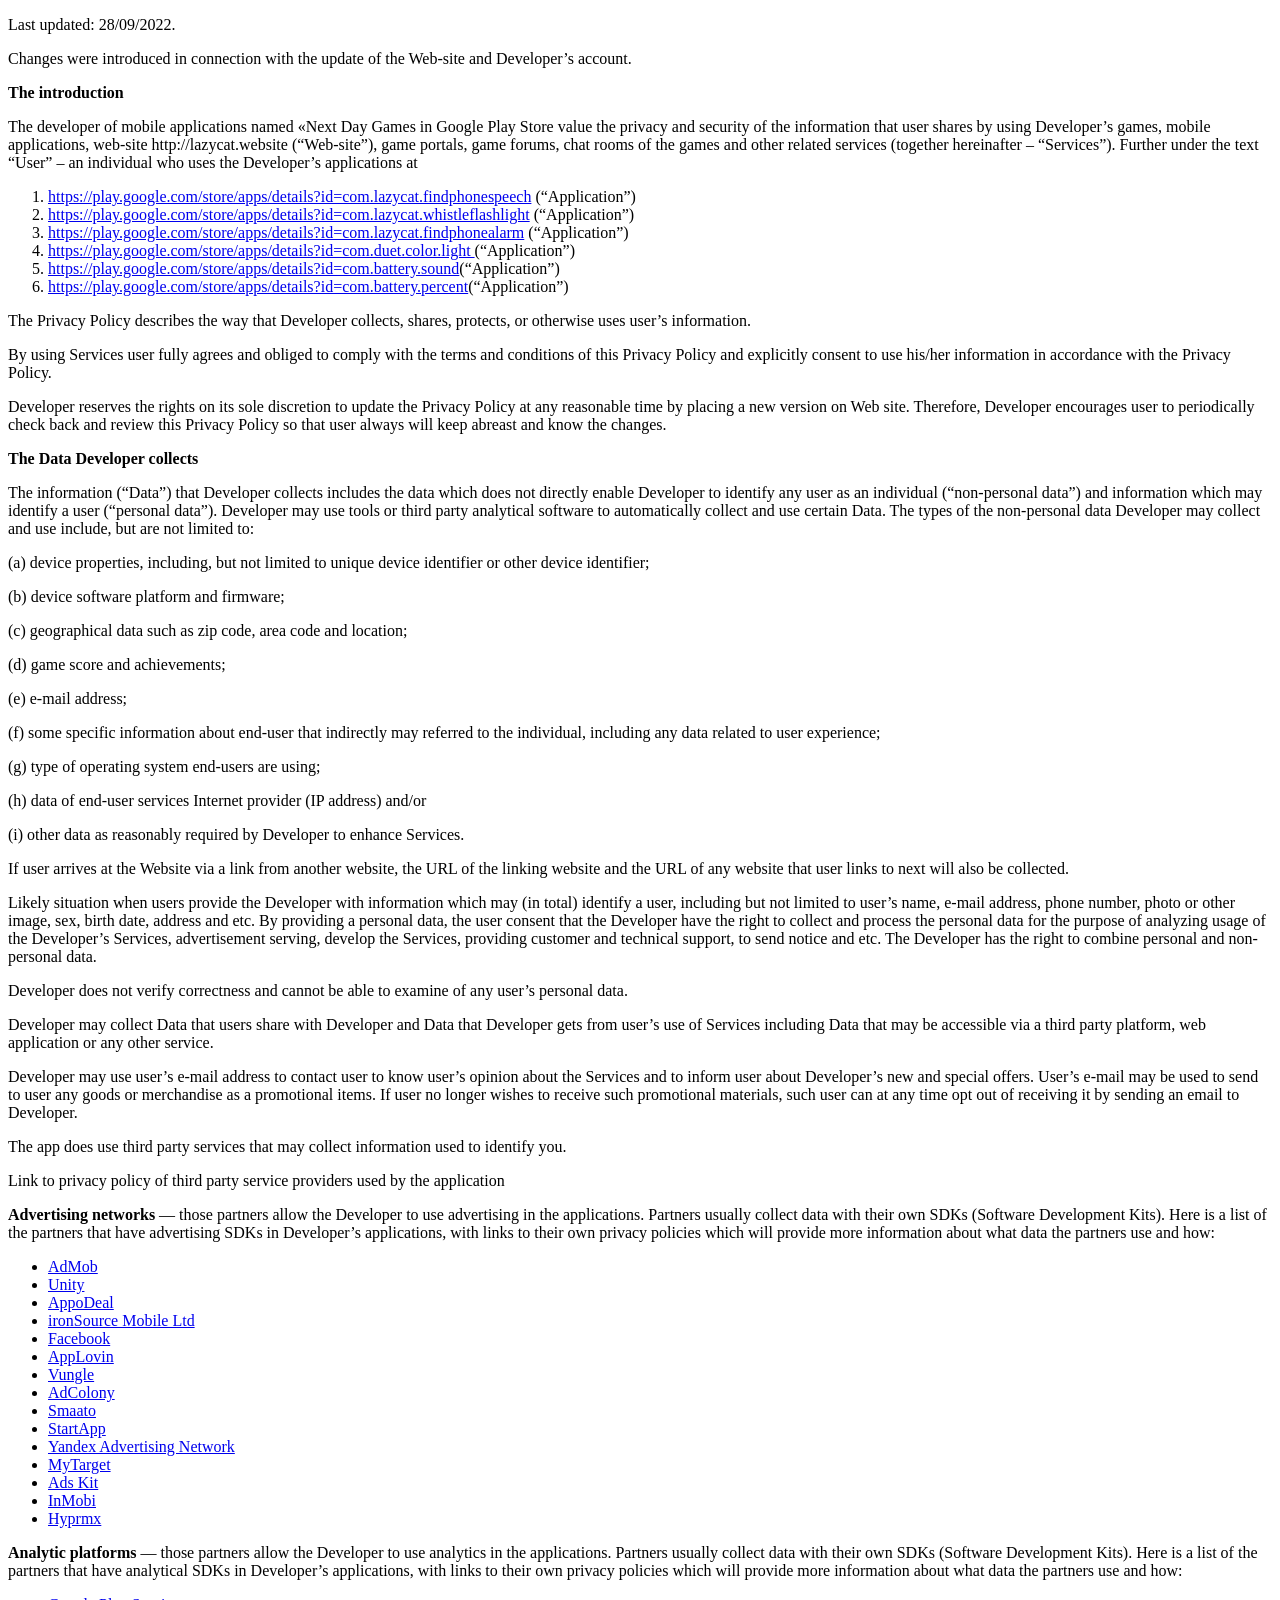
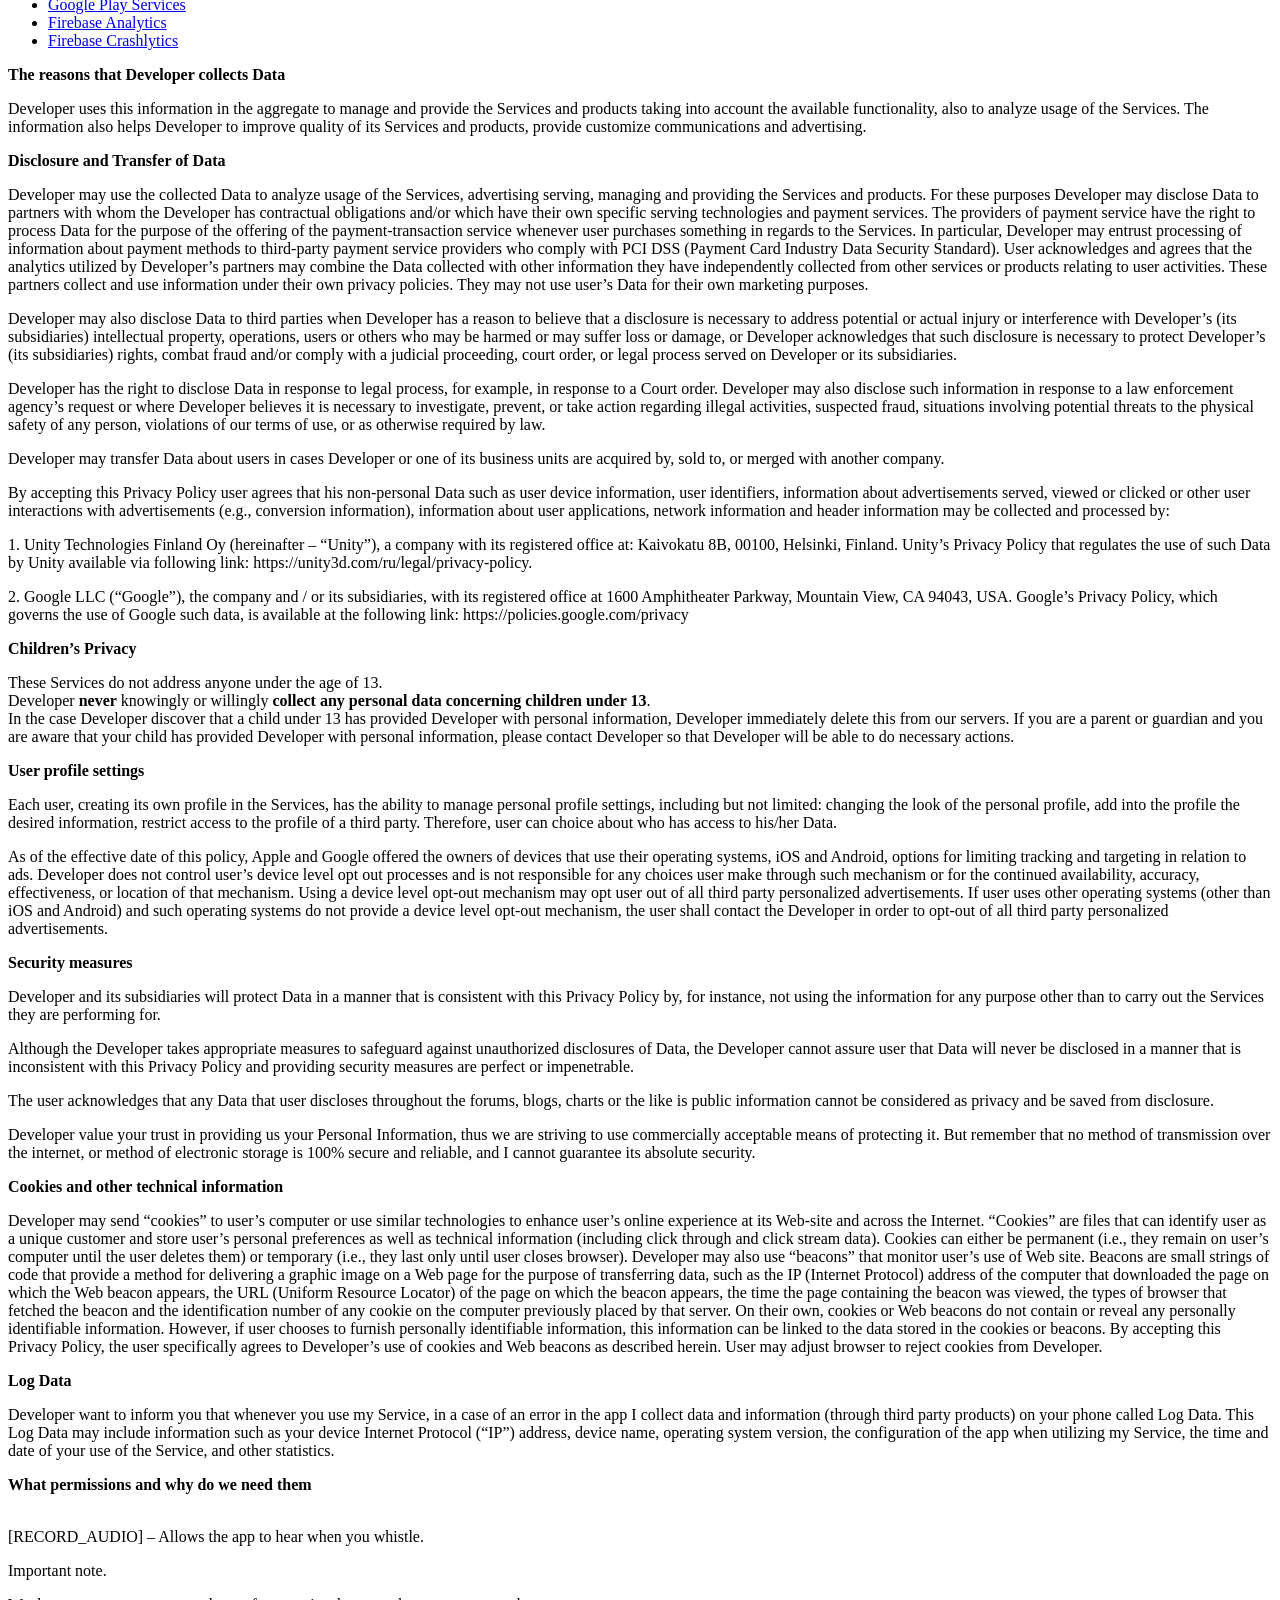
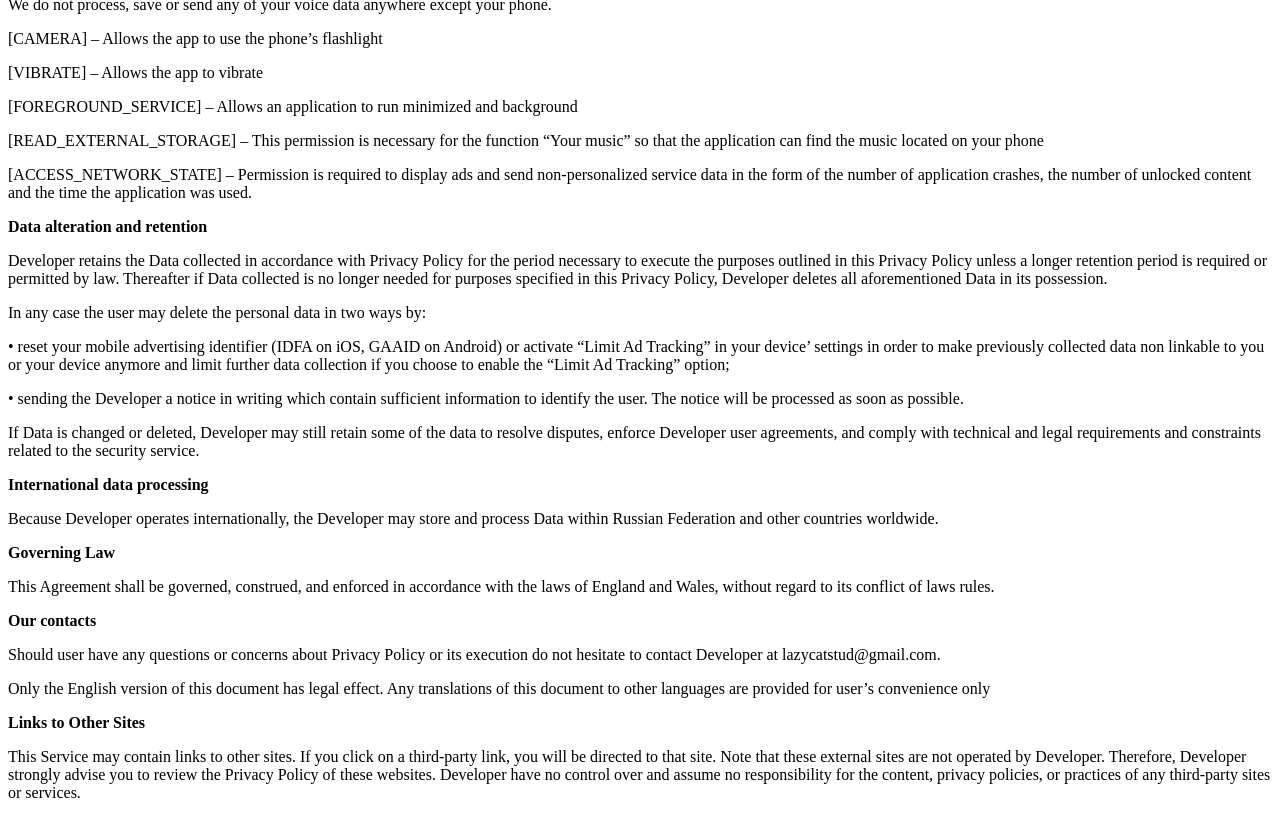
==== pp-apps/index.html @ b8f4bcd0 "Add files via upload" ====
<!DOCTYPE html>
<html>
<body>
<div>
   
<p></p>



<p>Last updated: 28/09/2022.</p>



<p>Changes were introduced in connection with the update of the Web-site and Developer’s account.&nbsp;</p>



<p><strong>The introduction</strong></p>



<p>The developer of mobile applications named «Next Day Games  in Google Play Store value the privacy and security of the information that user shares by using Developer’s games, mobile applications, web-site http://lazycat.website (“Web-site”), game portals, game forums, chat rooms of the games and other related services (together hereinafter – “Services”). Further under the text “User” – an individual who uses the Developer’s applications at&nbsp;</p>



<ol><li><a rel="noreferrer noopener" href="https://play.google.com/store/apps/details?id=com.lazycat.findphonespeech" target="_blank">https://play.google.com/store/apps/details?id=com.lazycat.findphonespeech</a> (“Application”)</li><li><a rel="noreferrer noopener" href="https://play.google.com/store/apps/details?id=com.lazycat.whistleflashlight" target="_blank">https://play.google.com/store/apps/details?id=com.lazycat.whistleflashlight</a> (“Application”)</li><li><a rel="noreferrer noopener" href="https://play.google.com/store/apps/details?id=com.lazycat.findphonealarm" target="_blank">https://play.google.com/store/apps/details?id=com.lazycat.findphonealarm</a> (“Application”)</li><li><a rel="noreferrer noopener" href="https://play.google.com/store/apps/details?id=com.duet.color.light" target="_blank">https://play.google.com/store/apps/details?id=com.duet.color.light </a>(“Application”)</li><li><a rel="noreferrer noopener" href="https://play.google.com/store/apps/details?id=com.battery.sound" target="_blank">https://play.google.com/store/apps/details?id=com.battery.sound</a>(“Application”)</li><li><a href="https://play.google.com/store/apps/details?id=com.battery.percent" target="_blank" rel="noreferrer noopener">https://play.google.com/store/apps/details?id=com.battery.percent</a>(“Application”)</li></ol>



<p>The Privacy Policy describes the way that Developer collects, shares, protects, or otherwise uses user’s information.</p>



<p>By using Services user fully agrees and obliged to comply with the terms and conditions of this Privacy Policy and explicitly consent to use his/her information in accordance with the Privacy Policy.&nbsp;</p>



<p>Developer reserves the rights on its sole discretion to update the Privacy Policy at any reasonable time by placing a new version on Web site. Therefore, Developer encourages user to periodically check back and review this Privacy Policy so that user always will keep abreast and know the changes.&nbsp;</p>



<p><strong>The Data Developer collects</strong></p>



<p>The information (“Data”) that Developer collects includes the data which does not directly enable Developer to identify any user as an individual (“non-personal data”) and information which may identify a user (“personal data”). Developer may use tools or third party analytical software to automatically collect and use certain Data. The types of the non-personal data Developer may collect and use include, but are not limited to:&nbsp;</p>



<p>(a) device properties, including, but not limited to unique device identifier or other device identifier;&nbsp;</p>



<p>(b) device software platform and firmware;&nbsp;</p>



<p>(c) geographical data such as zip code, area code and location;&nbsp;</p>



<p>(d) game score and achievements;&nbsp;</p>



<p>(e) e-mail address;&nbsp;</p>



<p>(f) some specific information about end-user that indirectly may referred to the individual, including any data related to user experience;&nbsp;</p>



<p>(g) type of operating system end-users are using;&nbsp;</p>



<p>(h) data of end-user services Internet provider (IP address) and/or&nbsp;</p>



<p>(i) other data as reasonably required by Developer to enhance Services.&nbsp;</p>



<p>If user arrives at the Website via a link from another website, the URL of the linking website and the URL of any website that user links to next will also be collected.&nbsp;</p>



<p>Likely situation when users provide the Developer with information which may (in total) identify a user, including but not limited to user’s name, e-mail address, phone number, photo or other image, sex, birth date, address and etc. By providing a personal data, the user consent that the Developer have the right to collect and process the personal data for the purpose of analyzing usage of the Developer’s Services, advertisement serving, develop the Services, providing customer and technical support, to send notice and etc. The Developer has the right to combine personal and non-personal data.&nbsp;</p>



<p>Developer does not verify correctness and cannot be able to examine of any user’s personal data.&nbsp;</p>



<p>Developer may collect Data that users share with Developer and Data that Developer gets from user’s use of Services including Data that may be accessible via a third party platform, web application or any other service.&nbsp;</p>



<p>Developer may use user’s e-mail address to contact user to know user’s opinion about the Services and to inform user about Developer’s new and special offers. User’s e-mail may be used to send to user any goods or merchandise as a promotional items. If user no longer wishes to receive such promotional materials, such user can at any time opt out of receiving it by sending an email to Developer.</p>



<p>The app does use third party services that may collect information used to identify you.</p>



<p>Link to privacy policy of third party service providers used by the application</p>



<p><strong>​Advertising networks</strong> — those partners allow the Developer to use advertising in the applications. Partners usually collect data with their own SDKs (Software Development Kits). Here is a list of the partners that have advertising SDKs in Developer’s applications, with links to their own privacy policies which will provide more information about what data the partners use and how:</p>



<ul><li><a href="https://support.google.com/admob/answer/6128543?hl=en">AdMob</a></li><li><a href="https://unity3d.com/ru/legal/privacy-policy">Unity</a></li><li><a href="https://www.appodeal.com/home/privacy-policy/">AppoDeal</a></li><li><a rel="noreferrer noopener" href="https://developers.ironsrc.com/ironsource-mobile/air/ironsource-mobile-privacy-policy" data-type="URL" data-id="https://developers.ironsrc.com/ironsource-mobile/air/ironsource-mobile-privacy-policy" target="_blank">ironSource Mobile Ltd</a></li><li><a href="https://www.facebook.com/about/privacy">Facebook</a></li><li><a href="https://www.applovin.com/privacy">AppLovin</a></li><li><a href="https://vungle.com/privacy">Vungle</a></li><li><a href="https://www.adcolony.com/privacy-policy">AdColony</a></li><li><a href="https://www.smaato.com/privacy">Smaato</a></li><li><a href="https://www.startapp.com/privacy/">StartApp</a></li><li><a href="https://yandex.com/legal/confidential/">Yandex Advertising Network</a></li><li><a href="https://legal.my.com/us/mytarget/privacy">MyTarget</a></li><li><a href="https://consumer.huawei.com/ru/privacy/privacy-policy">Ads Kit</a></li><li><a href="https://www.inmobi.com/privacy-policy">InMobi</a></li><li><a href="https://www.hyprmx.com/pp">Hyprmx</a></li></ul>



<p><strong>Analytic platforms</strong> — those partners allow the Developer to use analytics in the applications. Partners usually collect data with their own SDKs (Software Development Kits). Here is a list of the partners that have analytical SDKs in Developer’s applications, with links to their own privacy policies which will provide more information about what data the partners use and how:</p>



<ul id="block-68e3c02e-ff10-4dc8-b122-c8df6c490add"><li><a href="https://www.google.com/policies/privacy/">Google Play Services</a></li><li><a href="https://firebase.google.com/policies/analytics">Firebase Analytics</a></li><li><a href="https://firebase.google.com/terms/crashlytics">Firebase Crashlytics</a>&nbsp;</li></ul>



<p><strong>The reasons that Developer collects Data</strong></p>



<p>Developer uses this information in the aggregate to manage and provide the Services and products taking into account the available functionality, also to analyze usage of the Services. The information also helps Developer to improve quality of its Services and products, provide customize communications and advertising.</p>



<p><strong>Disclosure and Transfer of Data</strong></p>



<p>Developer may use the collected Data to analyze usage of the Services, advertising serving, managing and providing the Services and products. For these purposes Developer may disclose Data to partners with whom the Developer has contractual obligations and/or which have their own specific serving technologies and payment services. The providers of payment service have the right to process Data for the purpose of the offering of the payment-transaction service whenever user purchases something in regards to the Services. In particular, Developer may entrust processing of information about payment methods to third-party payment service providers who comply with PCI DSS (Payment Card Industry Data Security Standard). User acknowledges and agrees that the analytics utilized by Developer’s partners may combine the Data collected with other information they have independently collected from other services or products relating to user activities. These partners collect and use information under their own privacy policies. They may not use user’s Data for their own marketing purposes.&nbsp;</p>



<p>Developer may also disclose Data to third parties when Developer has a reason to believe that a disclosure is necessary to address potential or actual injury or interference with Developer’s (its subsidiaries) intellectual property, operations, users or others who may be harmed or may suffer loss or damage, or Developer acknowledges that such disclosure is necessary to protect Developer’s (its subsidiaries) rights, combat fraud and/or comply with a judicial proceeding, court order, or legal process served on Developer or its subsidiaries.&nbsp;</p>



<p>Developer has the right to disclose Data in response to legal process, for example, in response to a Court order. Developer may also disclose such information in response to a law enforcement agency’s request or where Developer believes it is necessary to investigate, prevent, or take action regarding illegal activities, suspected fraud, situations involving potential threats to the physical safety of any person, violations of our terms of use, or as otherwise required by law.&nbsp;</p>



<p>Developer may transfer Data about users in cases Developer or one of its business units are acquired by, sold to, or merged with another company.&nbsp;</p>



<p>By accepting this Privacy Policy user agrees that his non-personal Data such as user device information, user identifiers, information about advertisements served, viewed or clicked or other user interactions with advertisements (e.g., conversion information), information about user applications, network information and header information may be collected and processed by:&nbsp;</p>



<p>1. Unity Technologies Finland Oy (hereinafter – “Unity”), a company with its registered office at: Kaivokatu 8B, 00100, Helsinki, Finland. Unity’s Privacy Policy that regulates the use of such Data by Unity available via following link: https://unity3d.com/ru/legal/privacy-policy.&nbsp;</p>



<p>2. Google LLC (“Google”), the company and / or its subsidiaries, with its registered office at 1600 Amphitheater Parkway, Mountain View, CA 94043, USA. Google’s Privacy Policy, which governs the use of Google such data, is available at the following link: https://policies.google.com/privacy&nbsp;</p>



<p><strong>Children’s Privacy</strong></p>



<p>These Services do not address anyone under the age of 13. <br>Developer <strong>never</strong> knowingly or willingly <strong>collect any personal data concerning children under&nbsp;13</strong>. <br>In the case Developer discover that a child under 13 has provided Developer with personal information, Developer immediately delete this from our servers. If you are a parent or guardian and you are aware that your child has provided Developer with personal information, please contact Developer so that Developer will be able to do necessary actions.</p>



<p><strong>User profile settings</strong></p>



<p>Each user, creating its own profile in the Services, has the ability to manage personal profile settings, including but not limited: changing the look of the personal profile, add into the profile the desired information, restrict access to the profile of a third party. Therefore, user can choice about who has access to his/her Data.&nbsp;</p>



<p>As of the effective date of this policy, Apple and Google offered the owners of devices that use their operating systems, iOS and Android, options for limiting tracking and targeting in relation to ads. Developer does not control user’s device level opt out processes and is not responsible for any choices user make through such mechanism or for the continued availability, accuracy, effectiveness, or location of that mechanism. Using a device level opt-out mechanism may opt user out of all third party personalized advertisements. If user uses other operating systems (other than iOS and Android) and such operating systems do not provide a device level opt-out mechanism, the user shall contact the Developer in order to opt-out of all third party personalized advertisements.&nbsp;</p>



<p><strong>Security measures</strong></p>



<p>Developer and its subsidiaries will protect Data in a manner that is consistent with this Privacy Policy by, for instance, not using the information for any purpose other than to carry out the Services they are performing for.&nbsp;</p>



<p>Although the Developer takes appropriate measures to safeguard against unauthorized disclosures of Data, the Developer cannot assure user that Data will never be disclosed in a manner that is inconsistent with this Privacy Policy and providing security measures are perfect or impenetrable.&nbsp;</p>



<p>The user acknowledges that any Data that user discloses throughout the forums, blogs, charts or the like is public information cannot be considered as privacy and be saved from disclosure.</p>



<p>Developer value your trust in providing us your Personal Information, thus we are striving to use commercially acceptable means of protecting it. But remember that no method of transmission over the internet, or method of electronic storage is 100% secure and reliable, and I cannot guarantee its absolute security.</p>



<p><strong>Cookies and other technical information</strong></p>



<p>Developer may send “cookies” to user’s computer or use similar technologies to enhance user’s online experience at its Web-site and across the Internet. “Cookies” are files that can identify user as a unique customer and store user’s personal preferences as well as technical information (including click through and click stream data). Cookies can either be permanent (i.e., they remain on user’s computer until the user deletes them) or temporary (i.e., they last only until user closes browser). Developer may also use “beacons” that monitor user’s use of Web site. Beacons are small strings of code that provide a method for delivering a graphic image on a Web page for the purpose of transferring data, such as the IP (Internet Protocol) address of the computer that downloaded the page on which the Web beacon appears, the URL (Uniform Resource Locator) of the page on which the beacon appears, the time the page containing the beacon was viewed, the types of browser that fetched the beacon and the identification number of any cookie on the computer previously placed by that server. On their own, cookies or Web beacons do not contain or reveal any personally identifiable information. However, if user chooses to furnish personally identifiable information, this information can be linked to the data stored in the cookies or beacons. By accepting this Privacy Policy, the user specifically agrees to Developer’s use of cookies and Web beacons as described herein. User may adjust browser to reject cookies from Developer.&nbsp;</p>



<p><strong>Log Data</strong></p>



<p>Developer want to inform you that whenever you use my Service, in a case of an error in the app I collect data and information (through third party products) on your phone called Log Data. This Log Data may include information such as your device Internet Protocol (“IP”) address, device name, operating system version, the configuration of the app when utilizing my Service, the time and date of your use of the Service, and other statistics.</p>



<p><strong>What permissions and why do we need them</strong></p>



<p><br>
[RECORD_AUDIO] – Allows the app to hear when you whistle.</p>



<p>Important note.</p>



<p>We do not process, save or send any of your voice data anywhere except your phone.</p>



<p>[CAMERA] – Allows the app to use the phone’s flashlight</p>



<p>[VIBRATE] – Allows the app to vibrate</p>



<p>[FOREGROUND_SERVICE] – Allows an application to run minimized and background</p>



<p>[READ_EXTERNAL_STORAGE] – This permission is necessary for the function “Your music” so that the application can find the music located on your phone</p>



<p>[ACCESS_NETWORK_STATE] – Permission is required to display ads and send non-personalized service data in the form of the number of application crashes, the number of unlocked content and the time the application was used.</p>



<p><strong>Data alteration and retention</strong></p>



<p>Developer retains the Data collected in accordance with Privacy Policy for the period necessary to execute the purposes outlined in this Privacy Policy unless a longer retention period is required or permitted by law. Thereafter if Data collected is no longer needed for purposes specified in this Privacy Policy, Developer deletes all aforementioned Data in its possession.&nbsp;</p>



<p>In any case the user may delete the personal data in two ways by:&nbsp;</p>



<p>• reset your mobile advertising identifier (IDFA on iOS, GAAID on Android) or activate “Limit Ad Tracking” in your device’ settings in order to make previously collected data non linkable to you or your device anymore and limit further data collection if you choose to enable the “Limit Ad Tracking” option;&nbsp;&nbsp;</p>



<p>• sending the Developer a notice in writing which contain sufficient information to identify the user. The notice will be processed as soon as possible.&nbsp;</p>



<p>If Data is changed or deleted, Developer may still retain some of the data to resolve disputes, enforce Developer user agreements, and comply with technical and legal requirements and constraints related to the security service.&nbsp;</p>



<p><strong>International data processing</strong></p>



<p>Because Developer operates internationally, the Developer may store and process Data within Russian Federation and other countries worldwide.</p>



<p><strong>Governing Law</strong></p>



<p>This Agreement shall be governed, construed, and enforced in accordance with the laws of England and Wales, without regard to its conflict of laws rules.</p>



<p><strong>Our contacts</strong></p>



<p>Should user have any questions or concerns about Privacy Policy or its execution do not hesitate to contact Developer at lazycatstud@gmail.com.&nbsp;</p>



<p>Only the English version of this document has legal effect. Any translations of this document to other languages are provided for user’s convenience only</p>



<p><strong>Links to Other Sites</strong></p>



<p>This Service may contain links to other sites. If you click on a third-party link, you will be directed to that site. Note that these external sites are not operated by Developer. Therefore, Developer strongly advise you to review the Privacy Policy of these websites. Developer have no control over and assume no responsibility for the content, privacy policies, or practices of any third-party sites or services.</p>
  </div>
</body>
</html>
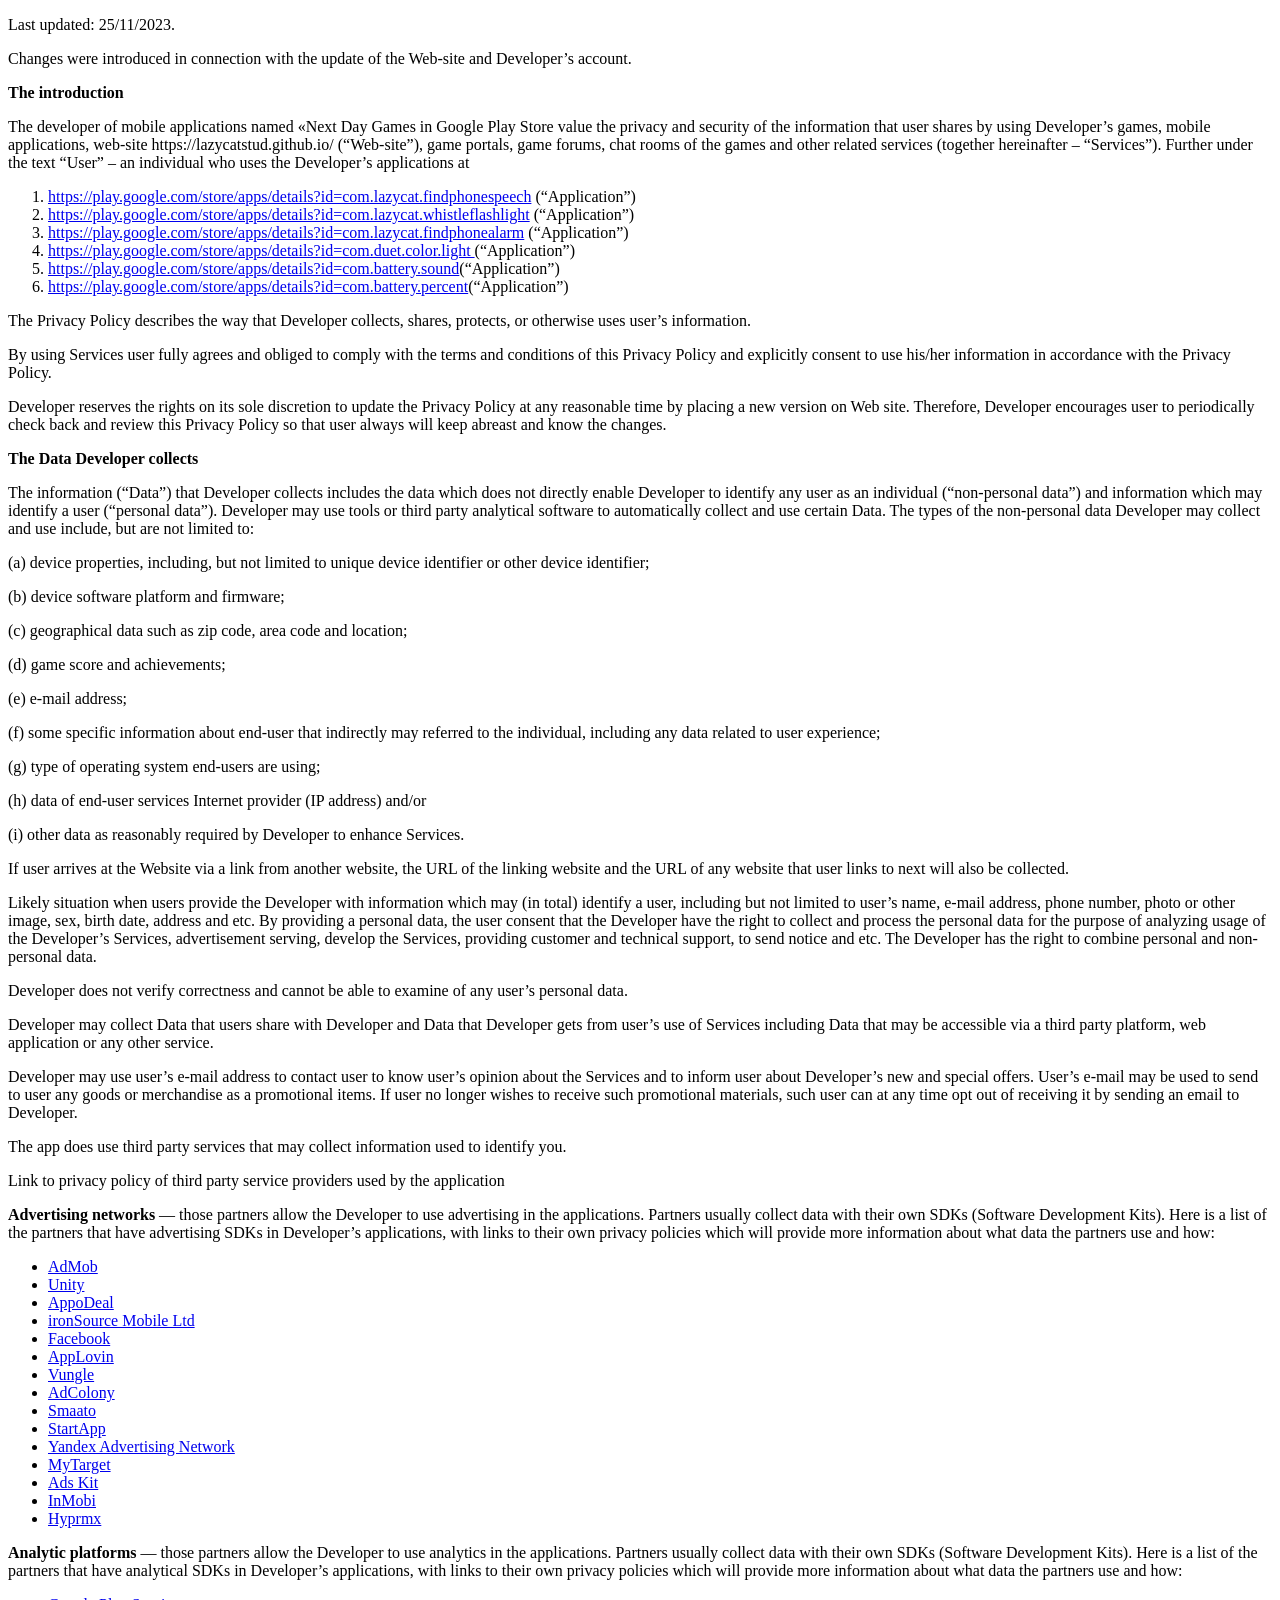
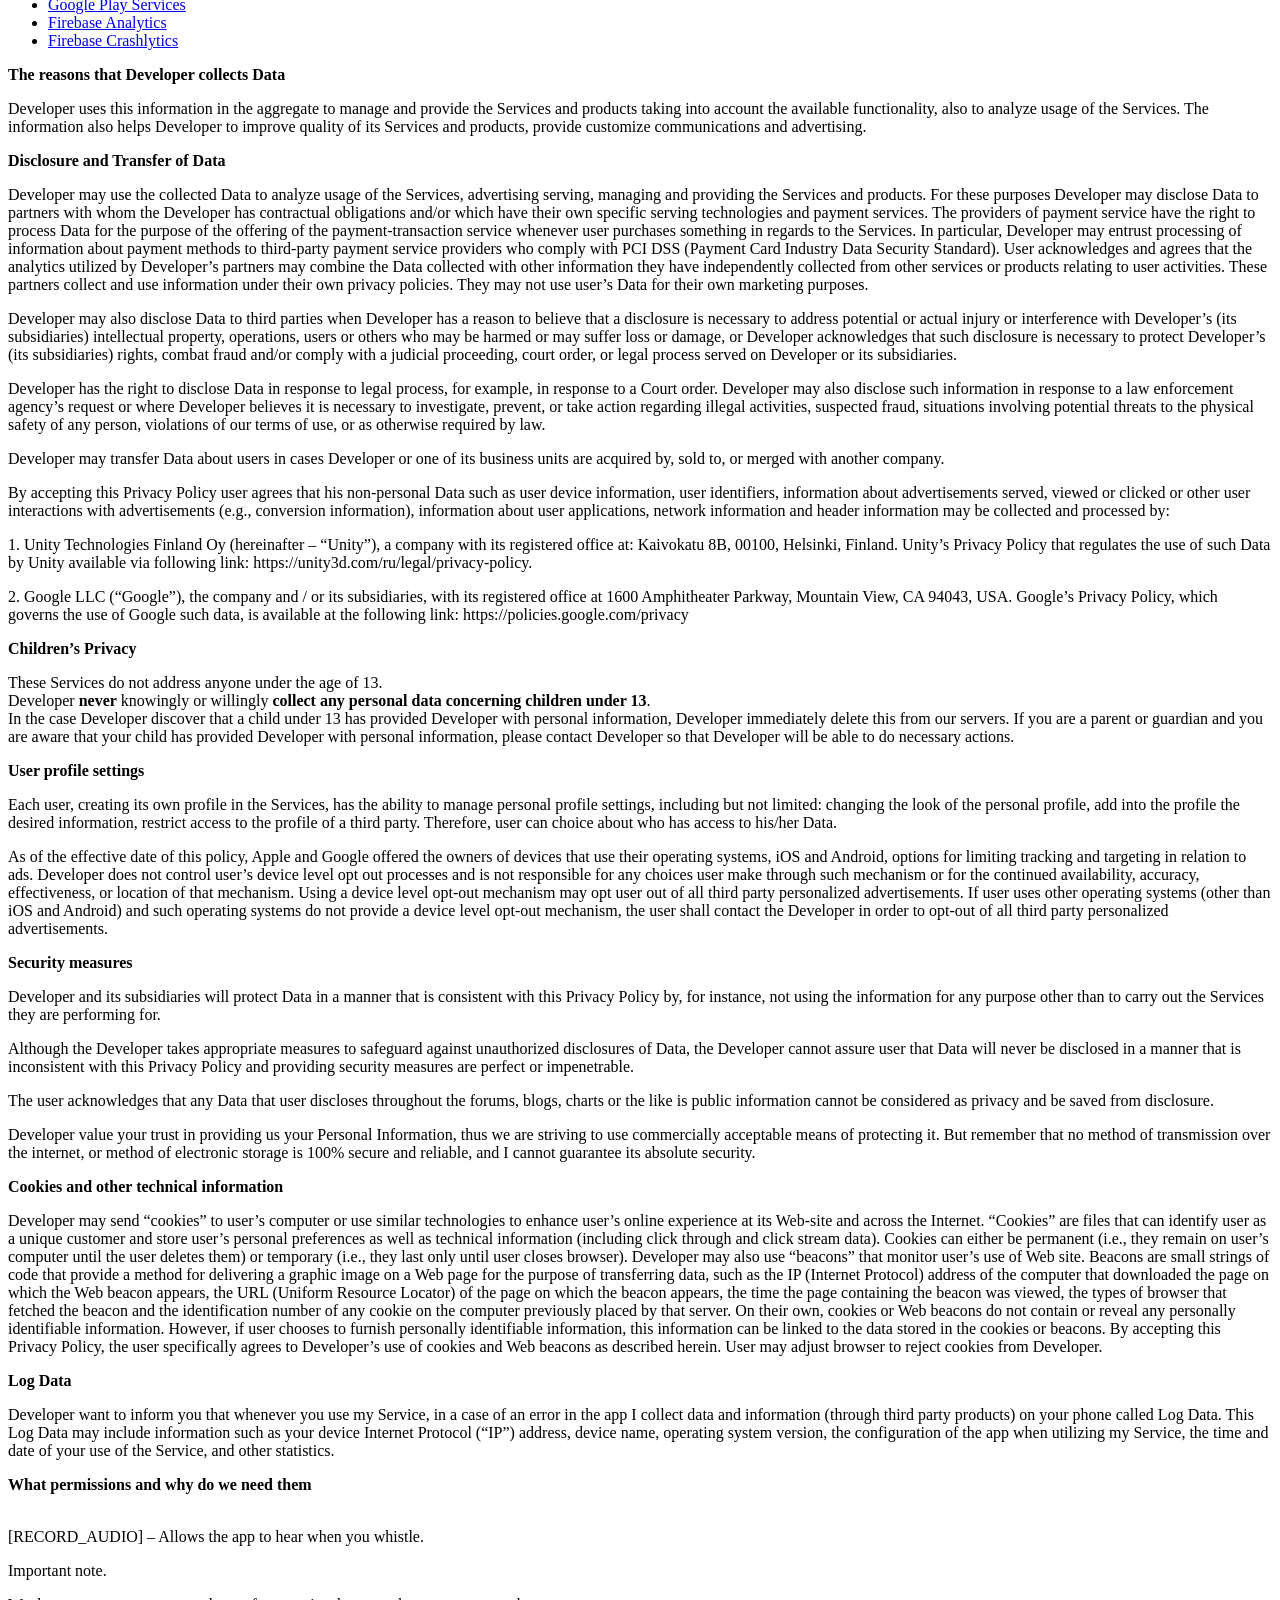
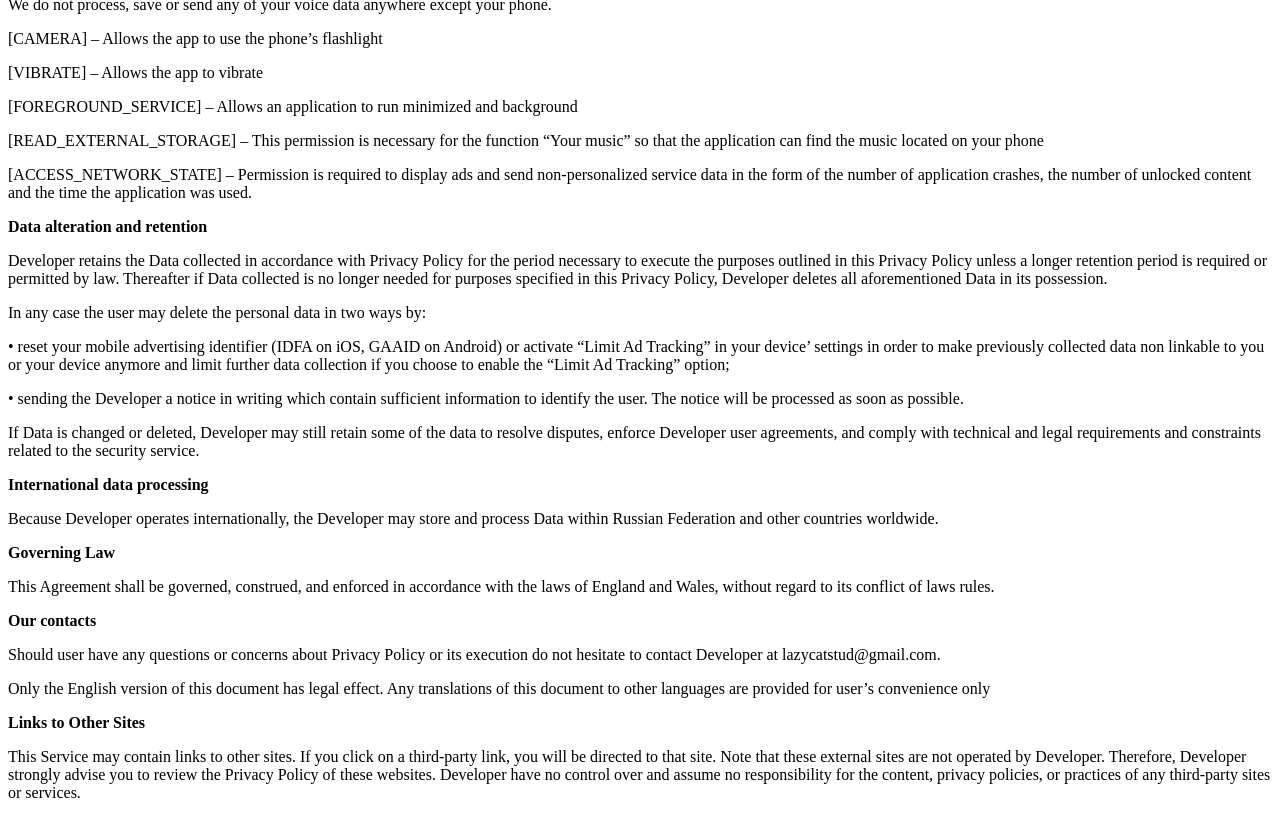
==== commit 1129d868: "update pp" ====
--- a/pp-apps/index.html
+++ b/pp-apps/index.html
@@ -7,7 +7,7 @@
 
 
 
-<p>Last updated: 28/09/2022.</p>
+<p>Last updated: 25/11/2023.</p>
 
 
 
@@ -19,7 +19,7 @@
 
 
 
-<p>The developer of mobile applications named «Next Day Games  in Google Play Store value the privacy and security of the information that user shares by using Developer’s games, mobile applications, web-site http://lazycat.website (“Web-site”), game portals, game forums, chat rooms of the games and other related services (together hereinafter – “Services”). Further under the text “User” – an individual who uses the Developer’s applications at&nbsp;</p>
+<p>The developer of mobile applications named «Next Day Games  in Google Play Store value the privacy and security of the information that user shares by using Developer’s games, mobile applications, web-site https://lazycatstud.github.io/ (“Web-site”), game portals, game forums, chat rooms of the games and other related services (together hereinafter – “Services”). Further under the text “User” – an individual who uses the Developer’s applications at&nbsp;</p>
 
 
 
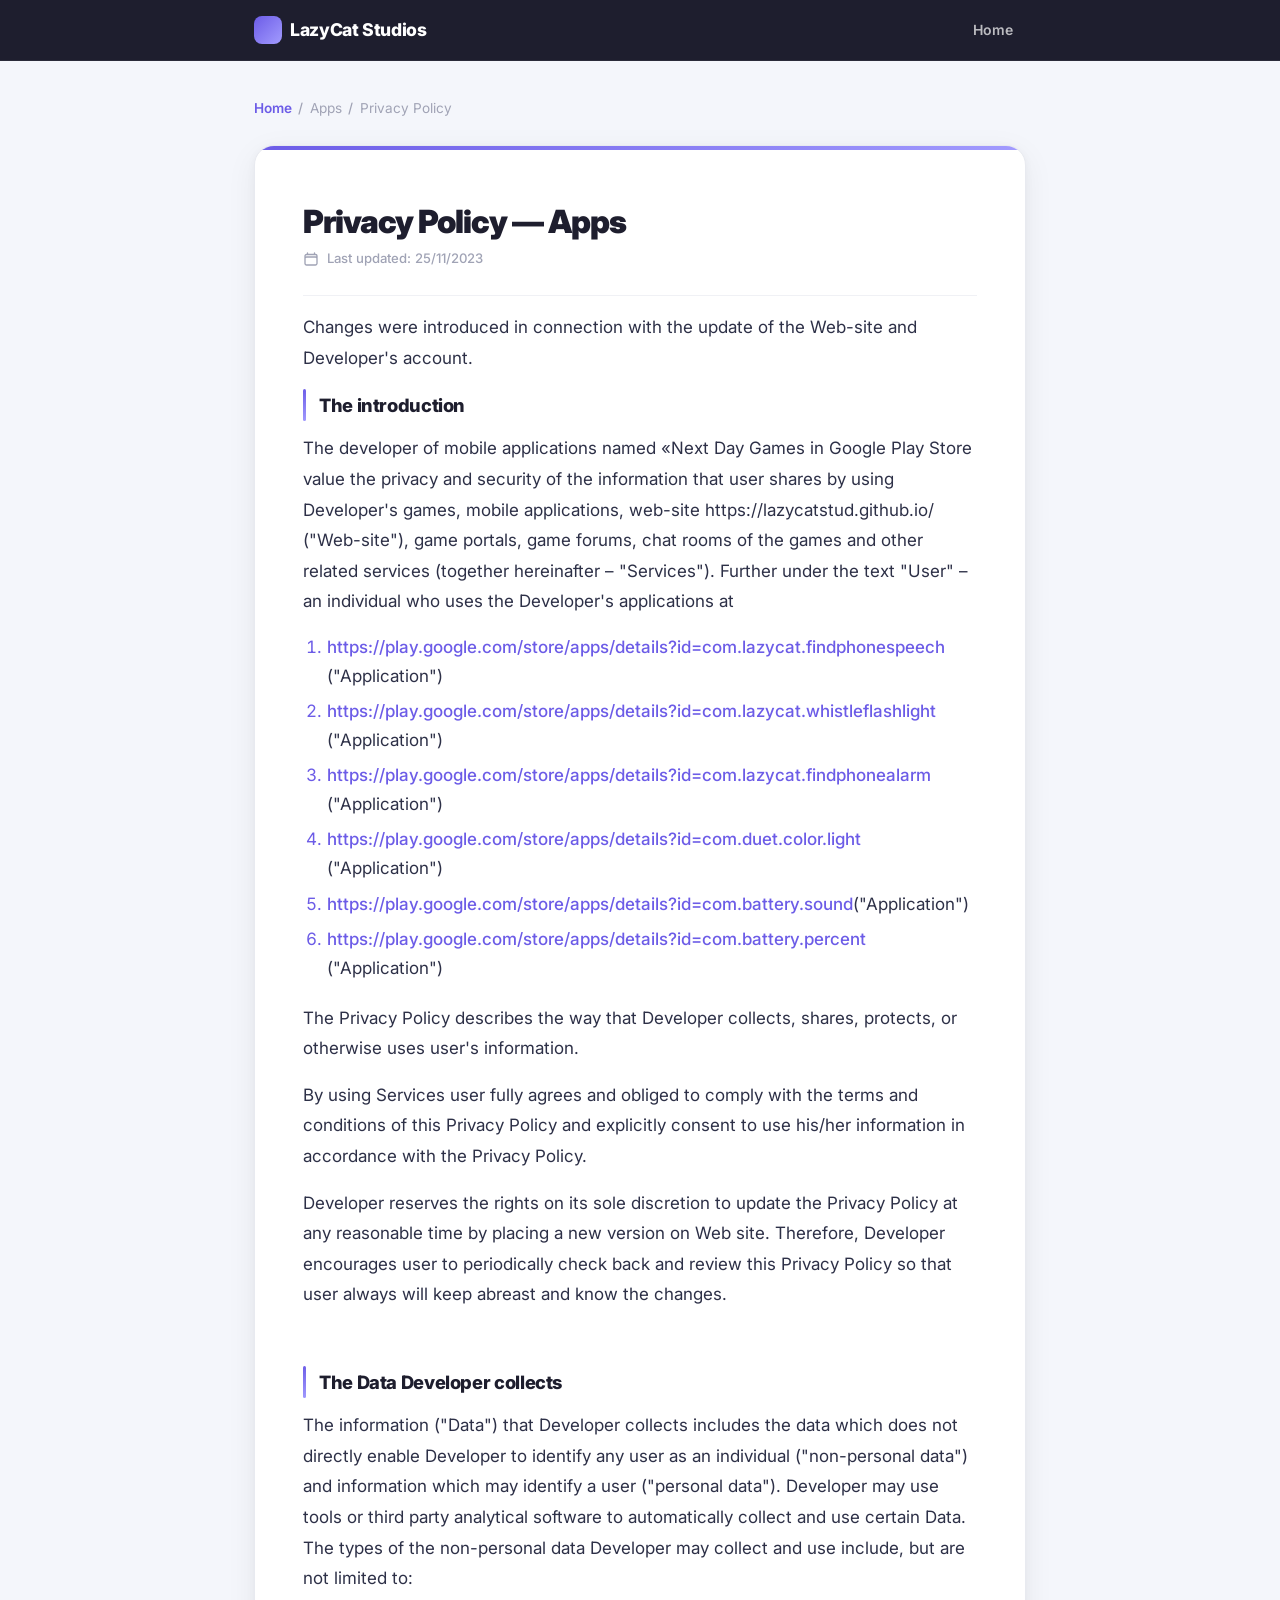
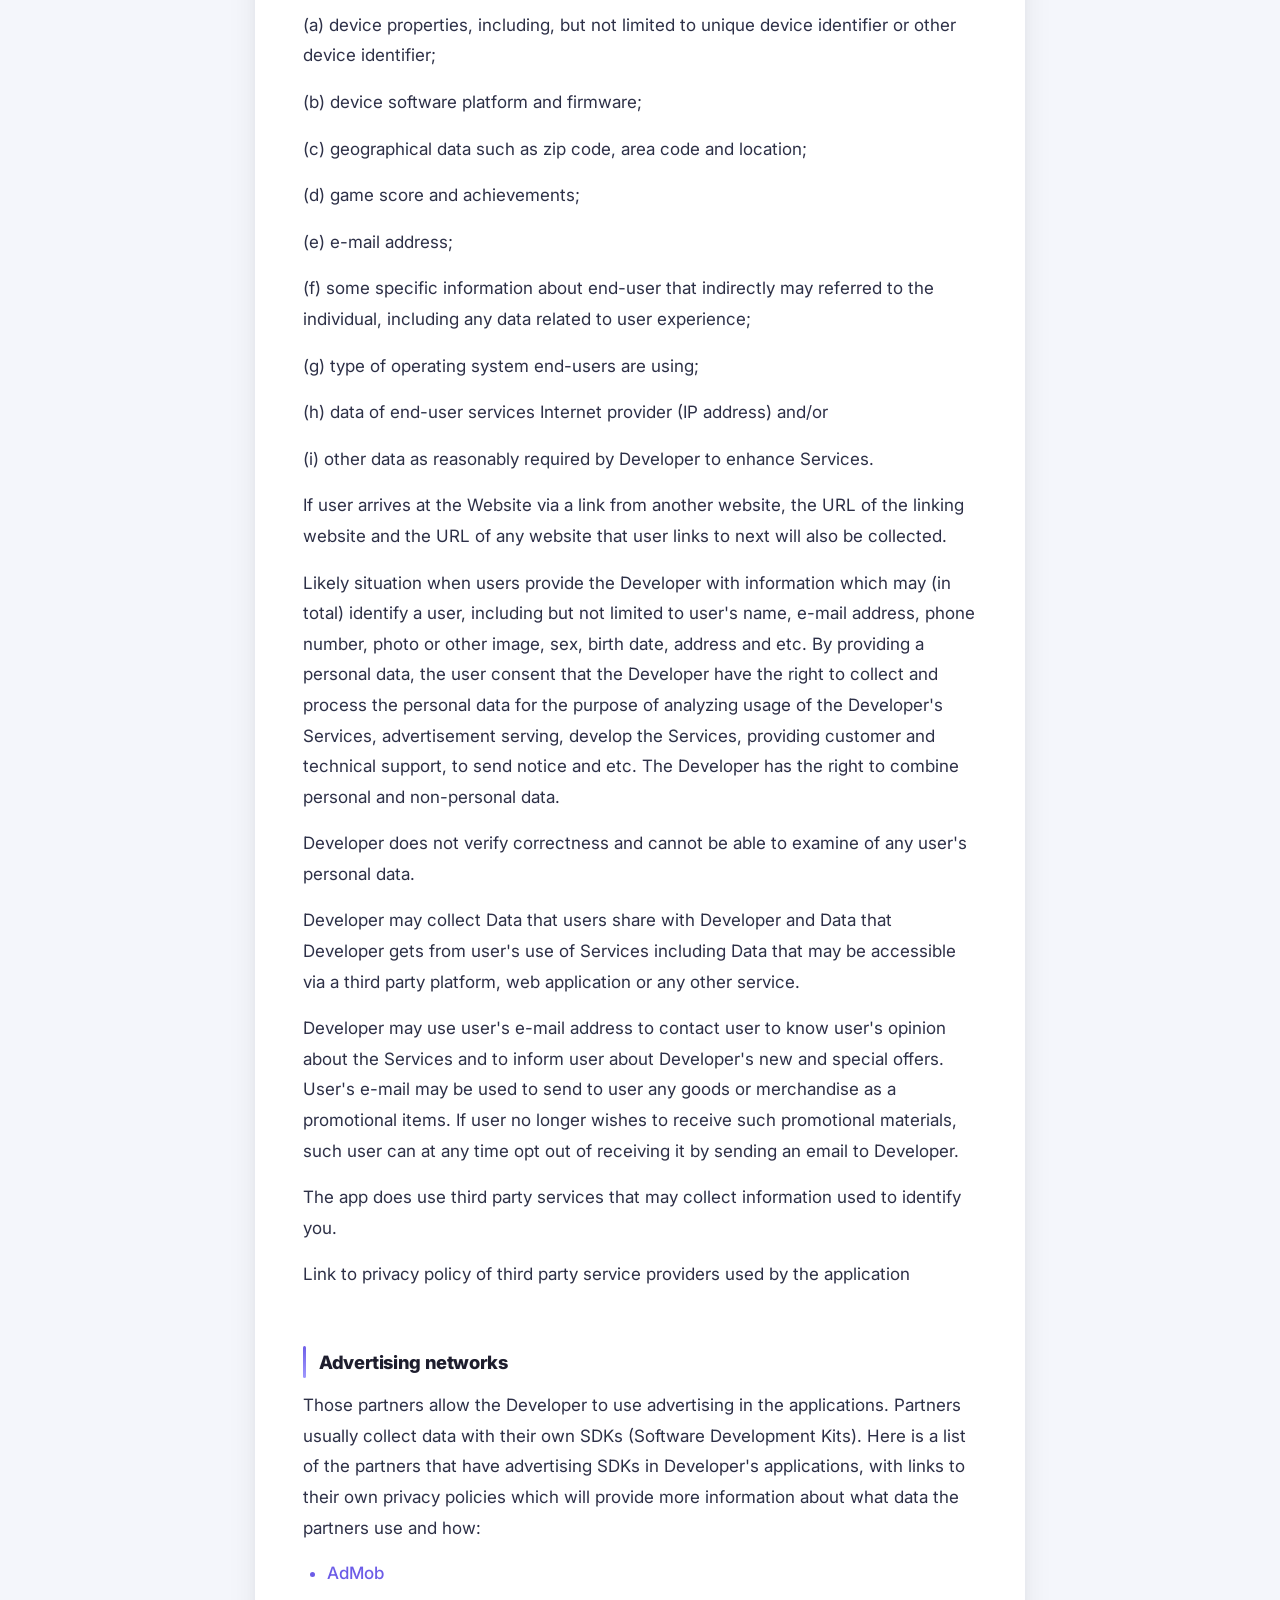
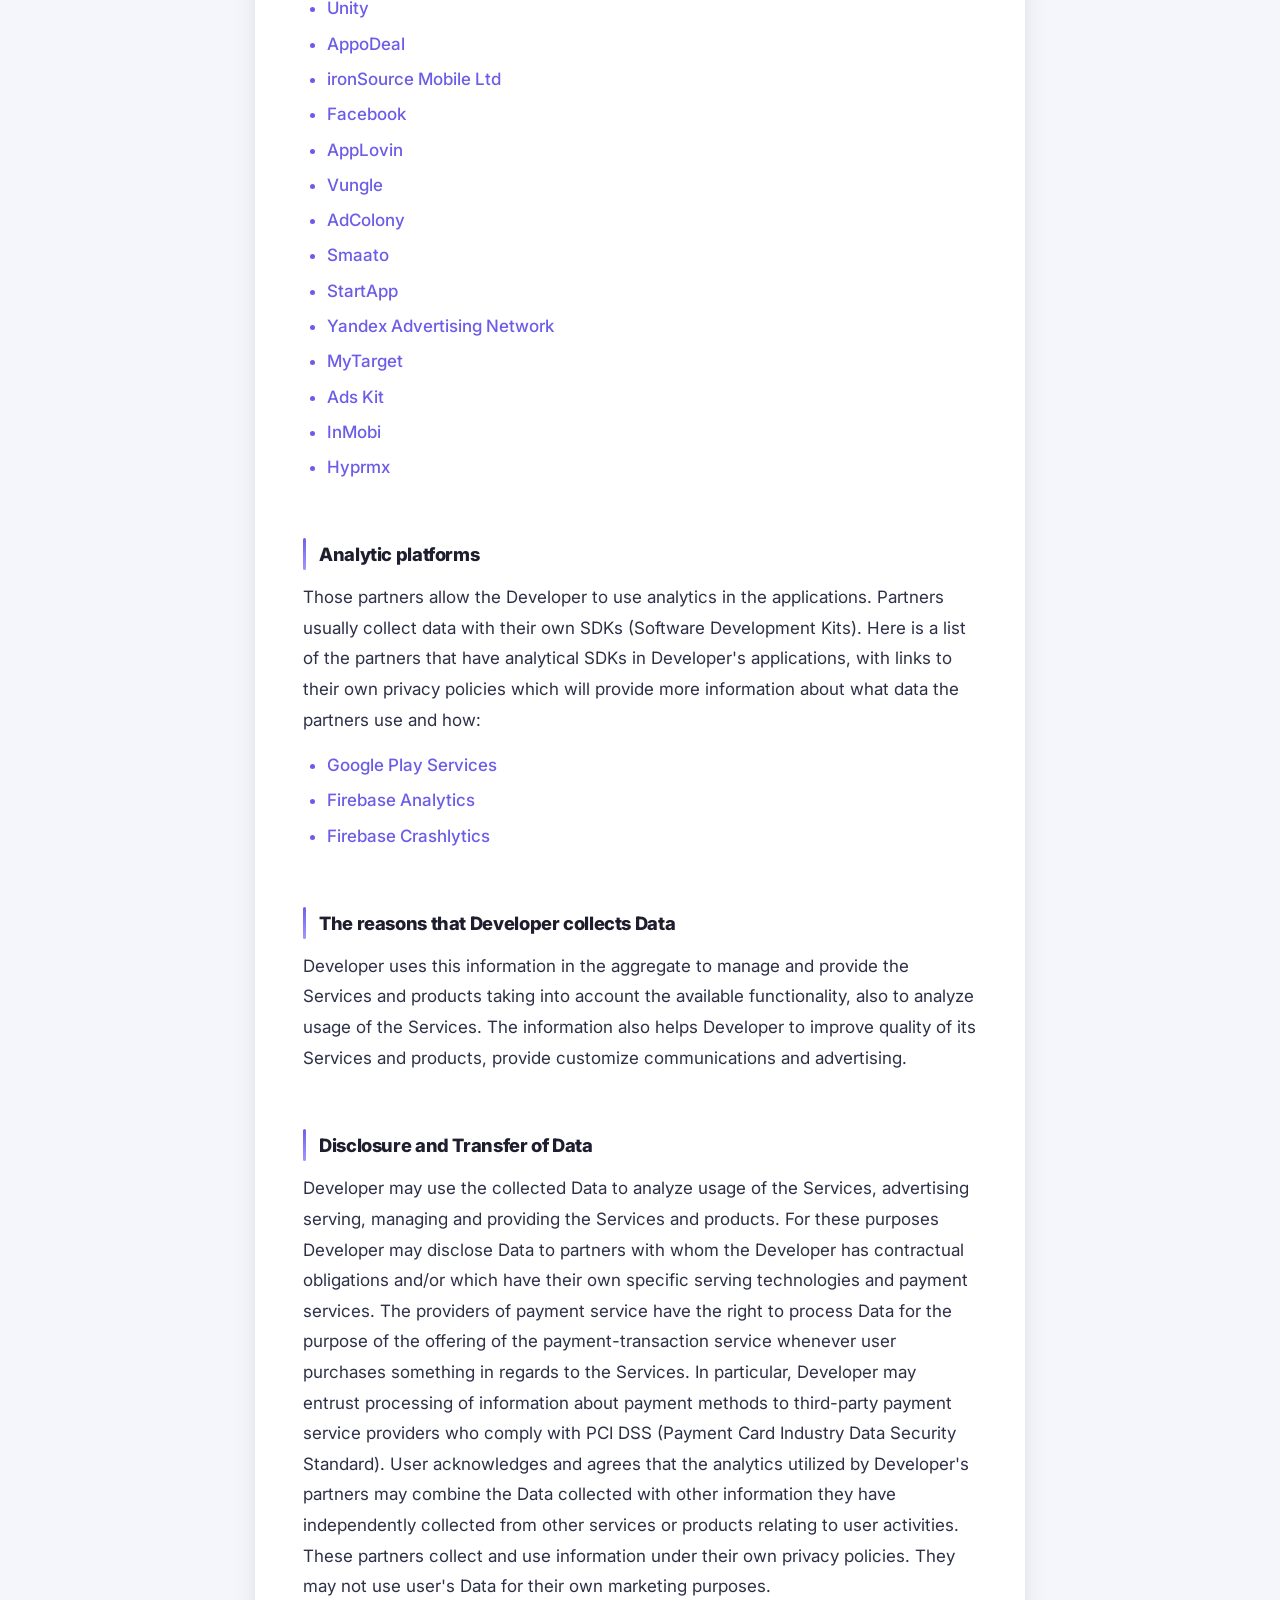
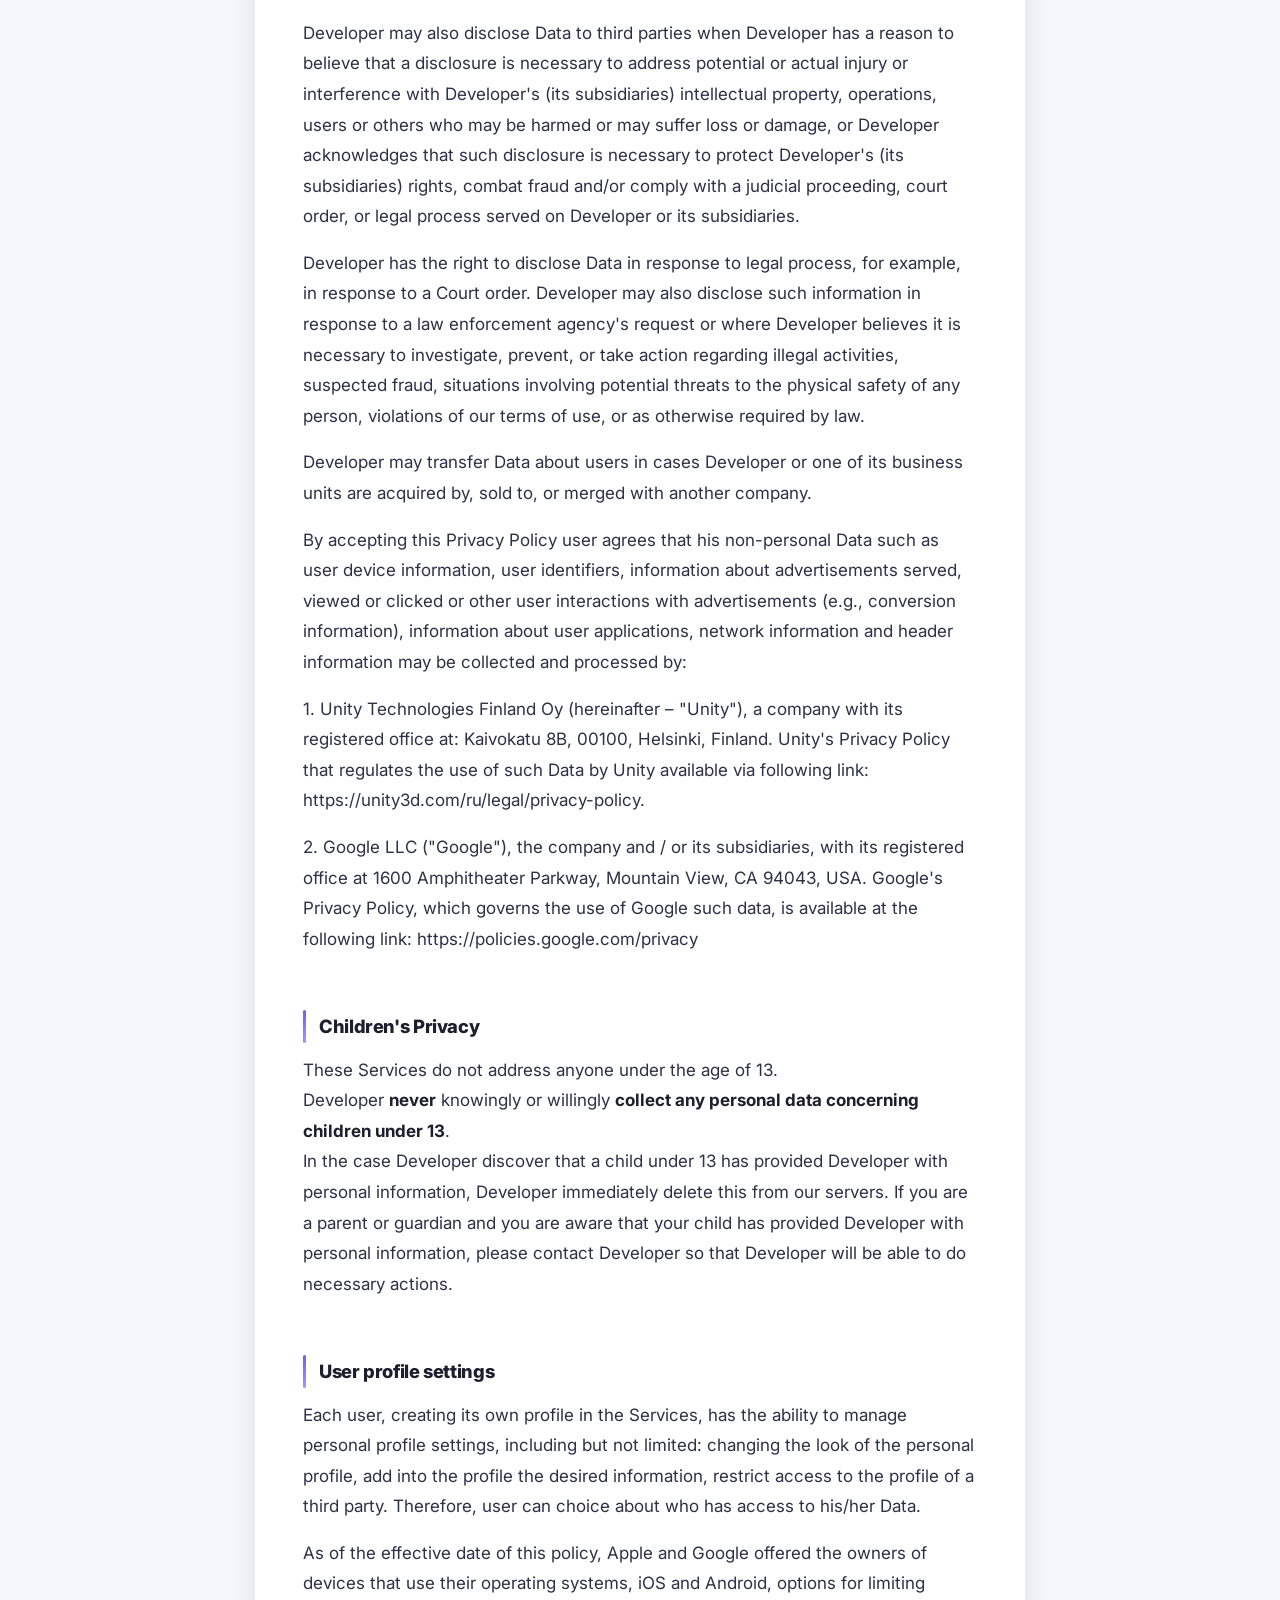
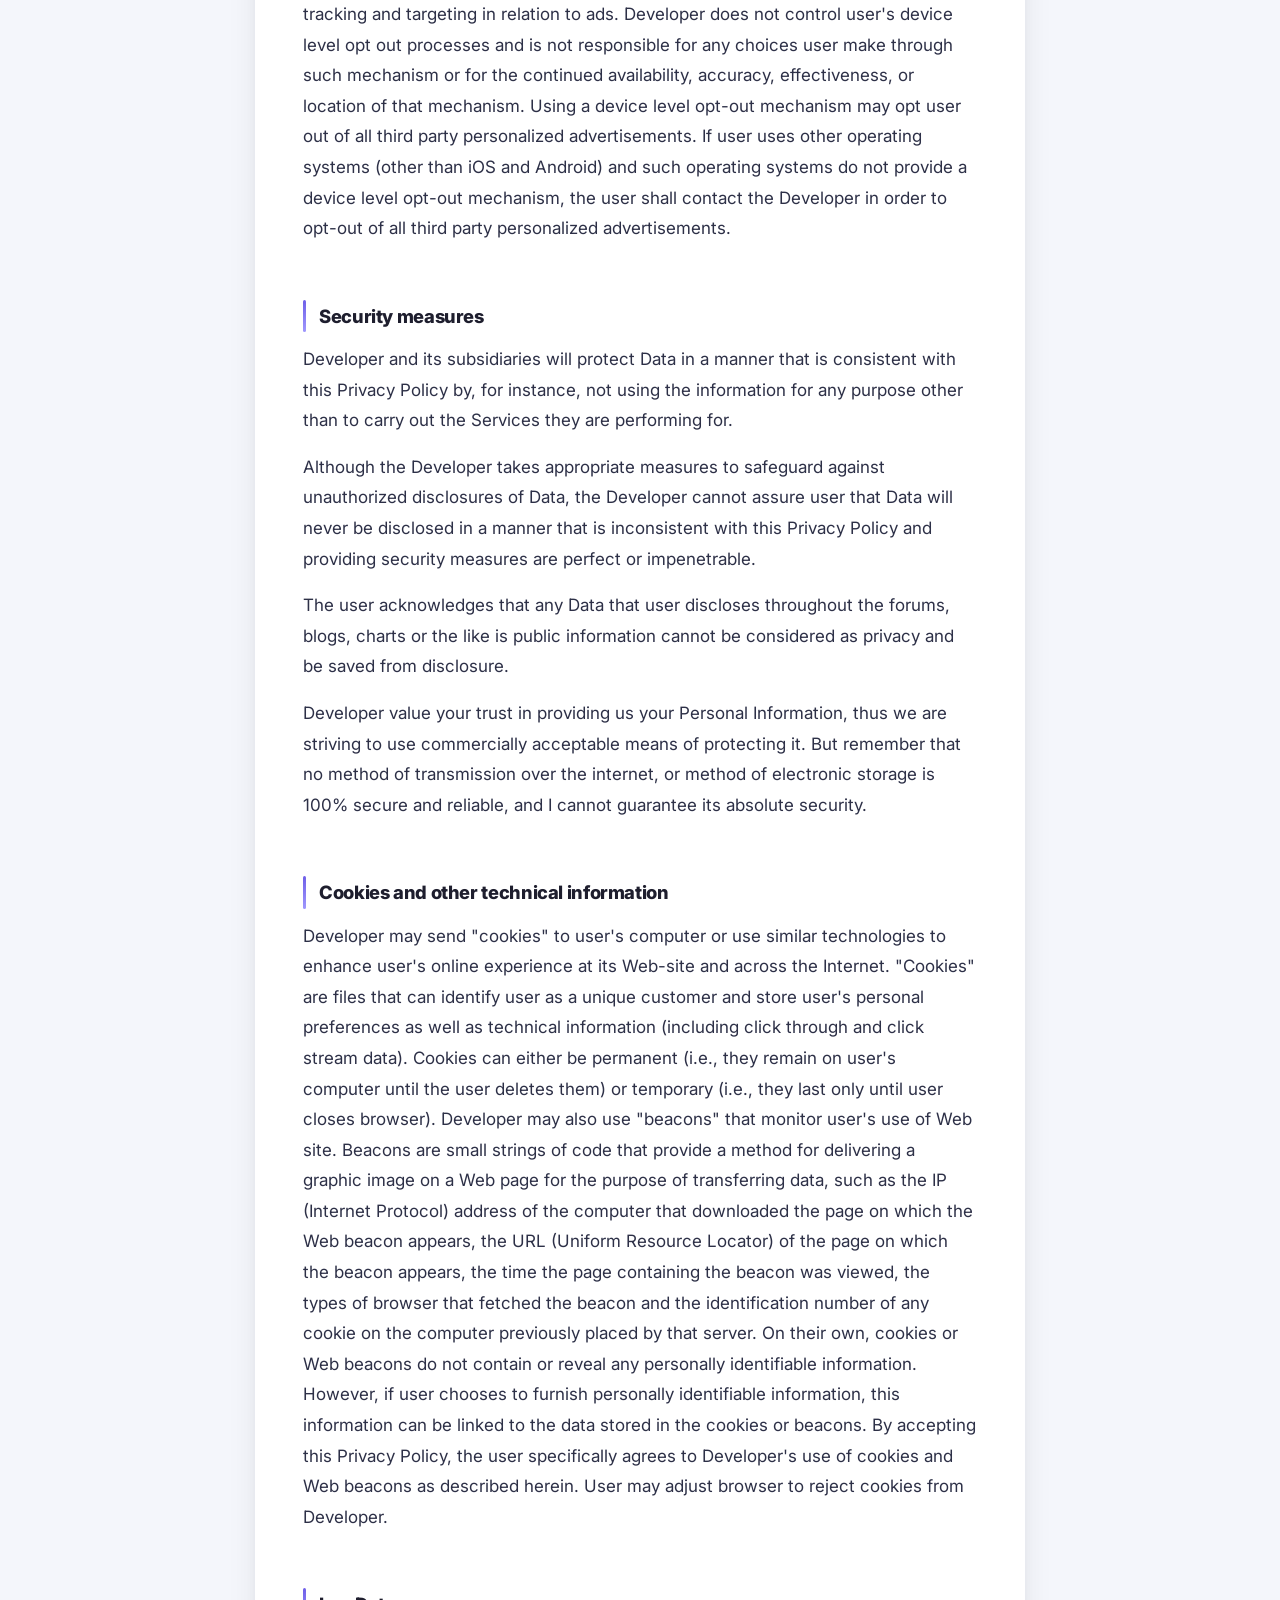
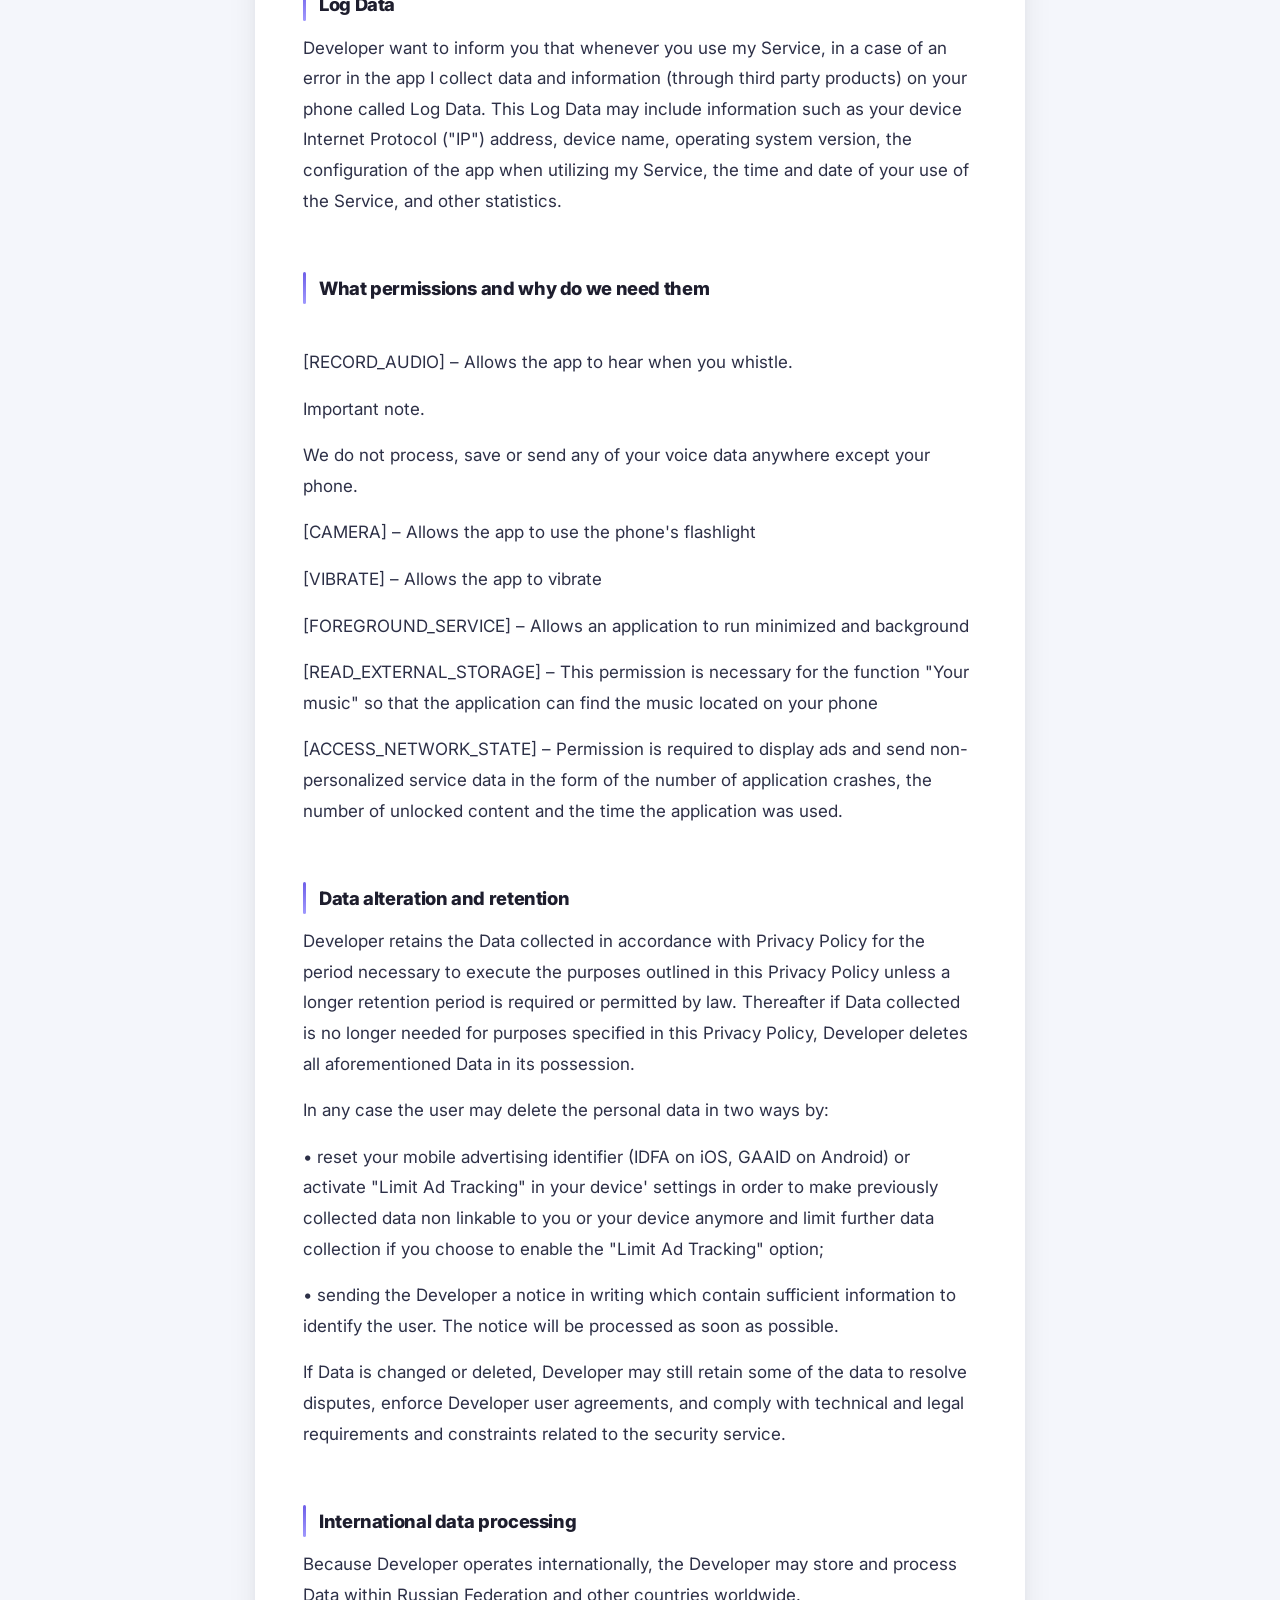
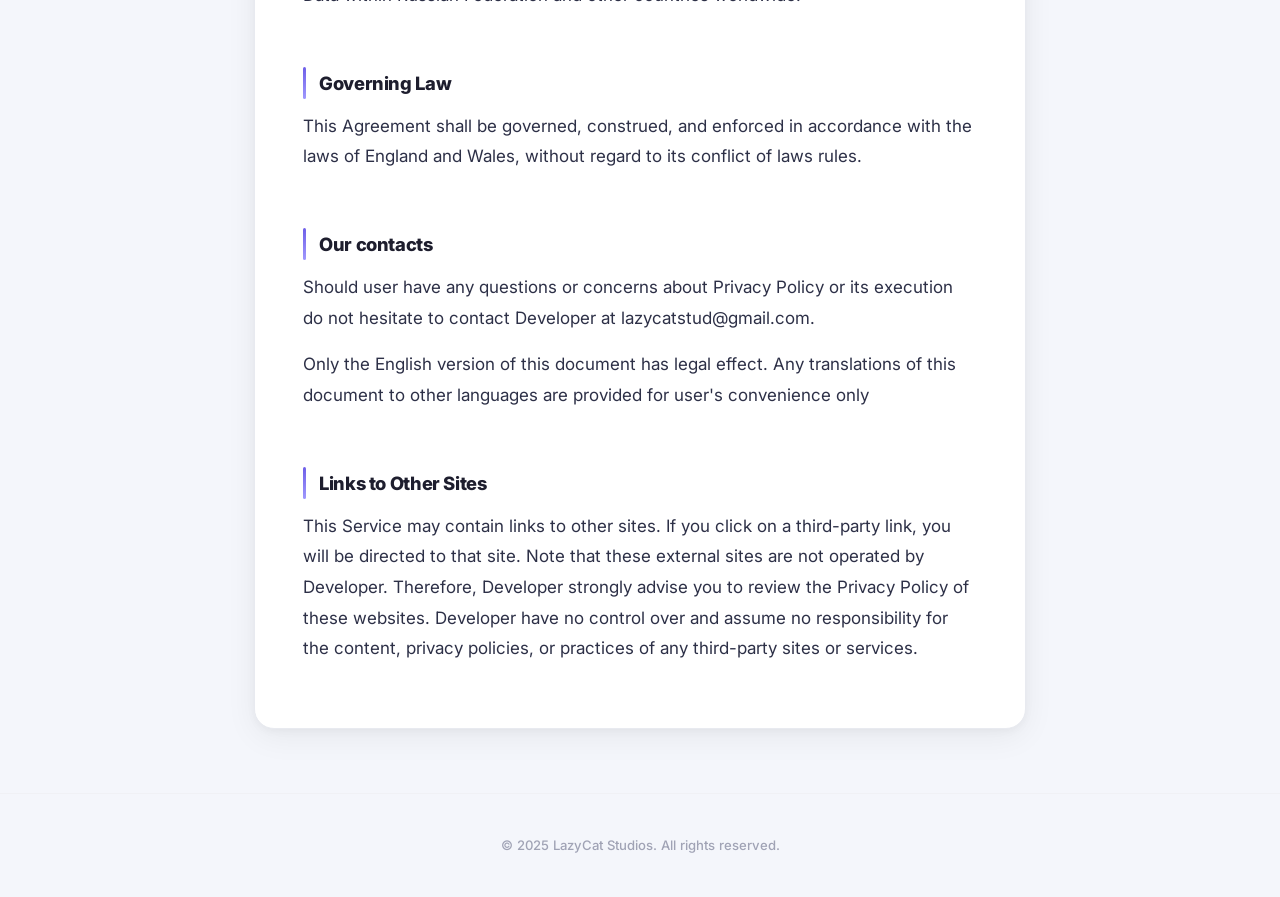
==== commit 83fc4d20: "new design" ====
--- a/pp-apps/index.html
+++ b/pp-apps/index.html
@@ -1,322 +1,190 @@
-<!DOCTYPE html>
-<html>
-<body>
-<div>
-   
-<p></p>
-
-
-
-<p>Last updated: 25/11/2023.</p>
-
-
-
-<p>Changes were introduced in connection with the update of the Web-site and Developer’s account.&nbsp;</p>
-
-
-
-<p><strong>The introduction</strong></p>
-
-
-
-<p>The developer of mobile applications named «Next Day Games  in Google Play Store value the privacy and security of the information that user shares by using Developer’s games, mobile applications, web-site https://lazycatstud.github.io/ (“Web-site”), game portals, game forums, chat rooms of the games and other related services (together hereinafter – “Services”). Further under the text “User” – an individual who uses the Developer’s applications at&nbsp;</p>
-
-
-
-<ol><li><a rel="noreferrer noopener" href="https://play.google.com/store/apps/details?id=com.lazycat.findphonespeech" target="_blank">https://play.google.com/store/apps/details?id=com.lazycat.findphonespeech</a> (“Application”)</li><li><a rel="noreferrer noopener" href="https://play.google.com/store/apps/details?id=com.lazycat.whistleflashlight" target="_blank">https://play.google.com/store/apps/details?id=com.lazycat.whistleflashlight</a> (“Application”)</li><li><a rel="noreferrer noopener" href="https://play.google.com/store/apps/details?id=com.lazycat.findphonealarm" target="_blank">https://play.google.com/store/apps/details?id=com.lazycat.findphonealarm</a> (“Application”)</li><li><a rel="noreferrer noopener" href="https://play.google.com/store/apps/details?id=com.duet.color.light" target="_blank">https://play.google.com/store/apps/details?id=com.duet.color.light </a>(“Application”)</li><li><a rel="noreferrer noopener" href="https://play.google.com/store/apps/details?id=com.battery.sound" target="_blank">https://play.google.com/store/apps/details?id=com.battery.sound</a>(“Application”)</li><li><a href="https://play.google.com/store/apps/details?id=com.battery.percent" target="_blank" rel="noreferrer noopener">https://play.google.com/store/apps/details?id=com.battery.percent</a>(“Application”)</li></ol>
-
-
-
-<p>The Privacy Policy describes the way that Developer collects, shares, protects, or otherwise uses user’s information.</p>
-
-
-
-<p>By using Services user fully agrees and obliged to comply with the terms and conditions of this Privacy Policy and explicitly consent to use his/her information in accordance with the Privacy Policy.&nbsp;</p>
-
-
-
-<p>Developer reserves the rights on its sole discretion to update the Privacy Policy at any reasonable time by placing a new version on Web site. Therefore, Developer encourages user to periodically check back and review this Privacy Policy so that user always will keep abreast and know the changes.&nbsp;</p>
-
-
-
-<p><strong>The Data Developer collects</strong></p>
-
-
-
-<p>The information (“Data”) that Developer collects includes the data which does not directly enable Developer to identify any user as an individual (“non-personal data”) and information which may identify a user (“personal data”). Developer may use tools or third party analytical software to automatically collect and use certain Data. The types of the non-personal data Developer may collect and use include, but are not limited to:&nbsp;</p>
-
-
-
-<p>(a) device properties, including, but not limited to unique device identifier or other device identifier;&nbsp;</p>
-
-
-
-<p>(b) device software platform and firmware;&nbsp;</p>
-
-
-
-<p>(c) geographical data such as zip code, area code and location;&nbsp;</p>
-
-
-
-<p>(d) game score and achievements;&nbsp;</p>
-
-
-
-<p>(e) e-mail address;&nbsp;</p>
-
-
-
-<p>(f) some specific information about end-user that indirectly may referred to the individual, including any data related to user experience;&nbsp;</p>
-
-
-
-<p>(g) type of operating system end-users are using;&nbsp;</p>
-
-
-
-<p>(h) data of end-user services Internet provider (IP address) and/or&nbsp;</p>
-
-
-
-<p>(i) other data as reasonably required by Developer to enhance Services.&nbsp;</p>
-
-
-
-<p>If user arrives at the Website via a link from another website, the URL of the linking website and the URL of any website that user links to next will also be collected.&nbsp;</p>
-
-
-
-<p>Likely situation when users provide the Developer with information which may (in total) identify a user, including but not limited to user’s name, e-mail address, phone number, photo or other image, sex, birth date, address and etc. By providing a personal data, the user consent that the Developer have the right to collect and process the personal data for the purpose of analyzing usage of the Developer’s Services, advertisement serving, develop the Services, providing customer and technical support, to send notice and etc. The Developer has the right to combine personal and non-personal data.&nbsp;</p>
-
-
-
-<p>Developer does not verify correctness and cannot be able to examine of any user’s personal data.&nbsp;</p>
-
-
-
-<p>Developer may collect Data that users share with Developer and Data that Developer gets from user’s use of Services including Data that may be accessible via a third party platform, web application or any other service.&nbsp;</p>
-
-
-
-<p>Developer may use user’s e-mail address to contact user to know user’s opinion about the Services and to inform user about Developer’s new and special offers. User’s e-mail may be used to send to user any goods or merchandise as a promotional items. If user no longer wishes to receive such promotional materials, such user can at any time opt out of receiving it by sending an email to Developer.</p>
-
-
-
-<p>The app does use third party services that may collect information used to identify you.</p>
-
-
-
-<p>Link to privacy policy of third party service providers used by the application</p>
-
-
-
-<p><strong>​Advertising networks</strong> — those partners allow the Developer to use advertising in the applications. Partners usually collect data with their own SDKs (Software Development Kits). Here is a list of the partners that have advertising SDKs in Developer’s applications, with links to their own privacy policies which will provide more information about what data the partners use and how:</p>
-
-
-
-<ul><li><a href="https://support.google.com/admob/answer/6128543?hl=en">AdMob</a></li><li><a href="https://unity3d.com/ru/legal/privacy-policy">Unity</a></li><li><a href="https://www.appodeal.com/home/privacy-policy/">AppoDeal</a></li><li><a rel="noreferrer noopener" href="https://developers.ironsrc.com/ironsource-mobile/air/ironsource-mobile-privacy-policy" data-type="URL" data-id="https://developers.ironsrc.com/ironsource-mobile/air/ironsource-mobile-privacy-policy" target="_blank">ironSource Mobile Ltd</a></li><li><a href="https://www.facebook.com/about/privacy">Facebook</a></li><li><a href="https://www.applovin.com/privacy">AppLovin</a></li><li><a href="https://vungle.com/privacy">Vungle</a></li><li><a href="https://www.adcolony.com/privacy-policy">AdColony</a></li><li><a href="https://www.smaato.com/privacy">Smaato</a></li><li><a href="https://www.startapp.com/privacy/">StartApp</a></li><li><a href="https://yandex.com/legal/confidential/">Yandex Advertising Network</a></li><li><a href="https://legal.my.com/us/mytarget/privacy">MyTarget</a></li><li><a href="https://consumer.huawei.com/ru/privacy/privacy-policy">Ads Kit</a></li><li><a href="https://www.inmobi.com/privacy-policy">InMobi</a></li><li><a href="https://www.hyprmx.com/pp">Hyprmx</a></li></ul>
-
-
-
-<p><strong>Analytic platforms</strong> — those partners allow the Developer to use analytics in the applications. Partners usually collect data with their own SDKs (Software Development Kits). Here is a list of the partners that have analytical SDKs in Developer’s applications, with links to their own privacy policies which will provide more information about what data the partners use and how:</p>
-
-
-
-<ul id="block-68e3c02e-ff10-4dc8-b122-c8df6c490add"><li><a href="https://www.google.com/policies/privacy/">Google Play Services</a></li><li><a href="https://firebase.google.com/policies/analytics">Firebase Analytics</a></li><li><a href="https://firebase.google.com/terms/crashlytics">Firebase Crashlytics</a>&nbsp;</li></ul>
-
-
-
-<p><strong>The reasons that Developer collects Data</strong></p>
-
-
-
-<p>Developer uses this information in the aggregate to manage and provide the Services and products taking into account the available functionality, also to analyze usage of the Services. The information also helps Developer to improve quality of its Services and products, provide customize communications and advertising.</p>
-
-
-
-<p><strong>Disclosure and Transfer of Data</strong></p>
-
-
-
-<p>Developer may use the collected Data to analyze usage of the Services, advertising serving, managing and providing the Services and products. For these purposes Developer may disclose Data to partners with whom the Developer has contractual obligations and/or which have their own specific serving technologies and payment services. The providers of payment service have the right to process Data for the purpose of the offering of the payment-transaction service whenever user purchases something in regards to the Services. In particular, Developer may entrust processing of information about payment methods to third-party payment service providers who comply with PCI DSS (Payment Card Industry Data Security Standard). User acknowledges and agrees that the analytics utilized by Developer’s partners may combine the Data collected with other information they have independently collected from other services or products relating to user activities. These partners collect and use information under their own privacy policies. They may not use user’s Data for their own marketing purposes.&nbsp;</p>
-
-
-
-<p>Developer may also disclose Data to third parties when Developer has a reason to believe that a disclosure is necessary to address potential or actual injury or interference with Developer’s (its subsidiaries) intellectual property, operations, users or others who may be harmed or may suffer loss or damage, or Developer acknowledges that such disclosure is necessary to protect Developer’s (its subsidiaries) rights, combat fraud and/or comply with a judicial proceeding, court order, or legal process served on Developer or its subsidiaries.&nbsp;</p>
-
-
-
-<p>Developer has the right to disclose Data in response to legal process, for example, in response to a Court order. Developer may also disclose such information in response to a law enforcement agency’s request or where Developer believes it is necessary to investigate, prevent, or take action regarding illegal activities, suspected fraud, situations involving potential threats to the physical safety of any person, violations of our terms of use, or as otherwise required by law.&nbsp;</p>
-
-
-
-<p>Developer may transfer Data about users in cases Developer or one of its business units are acquired by, sold to, or merged with another company.&nbsp;</p>
-
-
-
-<p>By accepting this Privacy Policy user agrees that his non-personal Data such as user device information, user identifiers, information about advertisements served, viewed or clicked or other user interactions with advertisements (e.g., conversion information), information about user applications, network information and header information may be collected and processed by:&nbsp;</p>
-
-
-
-<p>1. Unity Technologies Finland Oy (hereinafter – “Unity”), a company with its registered office at: Kaivokatu 8B, 00100, Helsinki, Finland. Unity’s Privacy Policy that regulates the use of such Data by Unity available via following link: https://unity3d.com/ru/legal/privacy-policy.&nbsp;</p>
-
-
-
-<p>2. Google LLC (“Google”), the company and / or its subsidiaries, with its registered office at 1600 Amphitheater Parkway, Mountain View, CA 94043, USA. Google’s Privacy Policy, which governs the use of Google such data, is available at the following link: https://policies.google.com/privacy&nbsp;</p>
-
-
-
-<p><strong>Children’s Privacy</strong></p>
-
-
-
-<p>These Services do not address anyone under the age of 13. <br>Developer <strong>never</strong> knowingly or willingly <strong>collect any personal data concerning children under&nbsp;13</strong>. <br>In the case Developer discover that a child under 13 has provided Developer with personal information, Developer immediately delete this from our servers. If you are a parent or guardian and you are aware that your child has provided Developer with personal information, please contact Developer so that Developer will be able to do necessary actions.</p>
-
-
-
-<p><strong>User profile settings</strong></p>
-
-
-
-<p>Each user, creating its own profile in the Services, has the ability to manage personal profile settings, including but not limited: changing the look of the personal profile, add into the profile the desired information, restrict access to the profile of a third party. Therefore, user can choice about who has access to his/her Data.&nbsp;</p>
-
-
-
-<p>As of the effective date of this policy, Apple and Google offered the owners of devices that use their operating systems, iOS and Android, options for limiting tracking and targeting in relation to ads. Developer does not control user’s device level opt out processes and is not responsible for any choices user make through such mechanism or for the continued availability, accuracy, effectiveness, or location of that mechanism. Using a device level opt-out mechanism may opt user out of all third party personalized advertisements. If user uses other operating systems (other than iOS and Android) and such operating systems do not provide a device level opt-out mechanism, the user shall contact the Developer in order to opt-out of all third party personalized advertisements.&nbsp;</p>
-
-
-
-<p><strong>Security measures</strong></p>
-
-
-
-<p>Developer and its subsidiaries will protect Data in a manner that is consistent with this Privacy Policy by, for instance, not using the information for any purpose other than to carry out the Services they are performing for.&nbsp;</p>
-
-
-
-<p>Although the Developer takes appropriate measures to safeguard against unauthorized disclosures of Data, the Developer cannot assure user that Data will never be disclosed in a manner that is inconsistent with this Privacy Policy and providing security measures are perfect or impenetrable.&nbsp;</p>
-
-
-
-<p>The user acknowledges that any Data that user discloses throughout the forums, blogs, charts or the like is public information cannot be considered as privacy and be saved from disclosure.</p>
-
-
-
-<p>Developer value your trust in providing us your Personal Information, thus we are striving to use commercially acceptable means of protecting it. But remember that no method of transmission over the internet, or method of electronic storage is 100% secure and reliable, and I cannot guarantee its absolute security.</p>
-
-
-
-<p><strong>Cookies and other technical information</strong></p>
-
-
-
-<p>Developer may send “cookies” to user’s computer or use similar technologies to enhance user’s online experience at its Web-site and across the Internet. “Cookies” are files that can identify user as a unique customer and store user’s personal preferences as well as technical information (including click through and click stream data). Cookies can either be permanent (i.e., they remain on user’s computer until the user deletes them) or temporary (i.e., they last only until user closes browser). Developer may also use “beacons” that monitor user’s use of Web site. Beacons are small strings of code that provide a method for delivering a graphic image on a Web page for the purpose of transferring data, such as the IP (Internet Protocol) address of the computer that downloaded the page on which the Web beacon appears, the URL (Uniform Resource Locator) of the page on which the beacon appears, the time the page containing the beacon was viewed, the types of browser that fetched the beacon and the identification number of any cookie on the computer previously placed by that server. On their own, cookies or Web beacons do not contain or reveal any personally identifiable information. However, if user chooses to furnish personally identifiable information, this information can be linked to the data stored in the cookies or beacons. By accepting this Privacy Policy, the user specifically agrees to Developer’s use of cookies and Web beacons as described herein. User may adjust browser to reject cookies from Developer.&nbsp;</p>
-
-
-
-<p><strong>Log Data</strong></p>
-
-
-
-<p>Developer want to inform you that whenever you use my Service, in a case of an error in the app I collect data and information (through third party products) on your phone called Log Data. This Log Data may include information such as your device Internet Protocol (“IP”) address, device name, operating system version, the configuration of the app when utilizing my Service, the time and date of your use of the Service, and other statistics.</p>
-
-
-
-<p><strong>What permissions and why do we need them</strong></p>
-
-
-
-<p><br>
-[RECORD_AUDIO] – Allows the app to hear when you whistle.</p>
-
-
-
-<p>Important note.</p>
-
-
-
-<p>We do not process, save or send any of your voice data anywhere except your phone.</p>
-
-
-
-<p>[CAMERA] – Allows the app to use the phone’s flashlight</p>
-
-
-
-<p>[VIBRATE] – Allows the app to vibrate</p>
-
-
-
-<p>[FOREGROUND_SERVICE] – Allows an application to run minimized and background</p>
-
-
-
-<p>[READ_EXTERNAL_STORAGE] – This permission is necessary for the function “Your music” so that the application can find the music located on your phone</p>
-
-
-
-<p>[ACCESS_NETWORK_STATE] – Permission is required to display ads and send non-personalized service data in the form of the number of application crashes, the number of unlocked content and the time the application was used.</p>
-
-
-
-<p><strong>Data alteration and retention</strong></p>
-
-
-
-<p>Developer retains the Data collected in accordance with Privacy Policy for the period necessary to execute the purposes outlined in this Privacy Policy unless a longer retention period is required or permitted by law. Thereafter if Data collected is no longer needed for purposes specified in this Privacy Policy, Developer deletes all aforementioned Data in its possession.&nbsp;</p>
-
-
-
-<p>In any case the user may delete the personal data in two ways by:&nbsp;</p>
-
-
-
-<p>• reset your mobile advertising identifier (IDFA on iOS, GAAID on Android) or activate “Limit Ad Tracking” in your device’ settings in order to make previously collected data non linkable to you or your device anymore and limit further data collection if you choose to enable the “Limit Ad Tracking” option;&nbsp;&nbsp;</p>
-
-
-
-<p>• sending the Developer a notice in writing which contain sufficient information to identify the user. The notice will be processed as soon as possible.&nbsp;</p>
-
-
-
-<p>If Data is changed or deleted, Developer may still retain some of the data to resolve disputes, enforce Developer user agreements, and comply with technical and legal requirements and constraints related to the security service.&nbsp;</p>
-
-
-
-<p><strong>International data processing</strong></p>
-
-
-
-<p>Because Developer operates internationally, the Developer may store and process Data within Russian Federation and other countries worldwide.</p>
-
-
-
-<p><strong>Governing Law</strong></p>
-
-
-
-<p>This Agreement shall be governed, construed, and enforced in accordance with the laws of England and Wales, without regard to its conflict of laws rules.</p>
-
-
-
-<p><strong>Our contacts</strong></p>
-
-
-
-<p>Should user have any questions or concerns about Privacy Policy or its execution do not hesitate to contact Developer at lazycatstud@gmail.com.&nbsp;</p>
-
-
-
-<p>Only the English version of this document has legal effect. Any translations of this document to other languages are provided for user’s convenience only</p>
-
-
-
-<p><strong>Links to Other Sites</strong></p>
-
-
-
-<p>This Service may contain links to other sites. If you click on a third-party link, you will be directed to that site. Note that these external sites are not operated by Developer. Therefore, Developer strongly advise you to review the Privacy Policy of these websites. Developer have no control over and assume no responsibility for the content, privacy policies, or practices of any third-party sites or services.</p>
-  </div>
-</body>
+<!DOCTYPE html>
+<html lang="en">
+<head>
+  <meta charset="UTF-8">
+  <meta name="viewport" content="width=device-width, initial-scale=1.0">
+  <meta name="theme-color" content="#1e1e2e">
+  <title>Privacy Policy — Apps | LazyCat Studios</title>
+  <link rel="stylesheet" href="../style.css">
+</head>
+<body>
+  <header class="site-header">
+    <div class="site-header__inner">
+      <a href="/" class="site-header__brand">LazyCat Studios</a>
+      <nav class="site-header__nav"><a href="/">Home</a></nav>
+    </div>
+  </header>
+  <main class="page-wrapper">
+    <nav class="breadcrumb">
+      <a href="/">Home</a><span class="breadcrumb__sep">/</span>
+      <span>Apps</span><span class="breadcrumb__sep">/</span>
+      <span>Privacy Policy</span>
+    </nav>
+    <article class="document">
+      <h1 class="document__title">Privacy Policy — Apps</h1>
+      <p class="document__meta">Last updated: 25/11/2023</p>
+
+<p>Changes were introduced in connection with the update of the Web-site and Developer's account.&nbsp;</p>
+
+<h2>The introduction</h2>
+
+<p>The developer of mobile applications named «Next Day Games  in Google Play Store value the privacy and security of the information that user shares by using Developer's games, mobile applications, web-site https://lazycatstud.github.io/ ("Web-site"), game portals, game forums, chat rooms of the games and other related services (together hereinafter – "Services"). Further under the text "User" – an individual who uses the Developer's applications at&nbsp;</p>
+
+<ol><li><a rel="noreferrer noopener" href="https://play.google.com/store/apps/details?id=com.lazycat.findphonespeech" target="_blank">https://play.google.com/store/apps/details?id=com.lazycat.findphonespeech</a> ("Application")</li><li><a rel="noreferrer noopener" href="https://play.google.com/store/apps/details?id=com.lazycat.whistleflashlight" target="_blank">https://play.google.com/store/apps/details?id=com.lazycat.whistleflashlight</a> ("Application")</li><li><a rel="noreferrer noopener" href="https://play.google.com/store/apps/details?id=com.lazycat.findphonealarm" target="_blank">https://play.google.com/store/apps/details?id=com.lazycat.findphonealarm</a> ("Application")</li><li><a rel="noreferrer noopener" href="https://play.google.com/store/apps/details?id=com.duet.color.light" target="_blank">https://play.google.com/store/apps/details?id=com.duet.color.light </a>("Application")</li><li><a rel="noreferrer noopener" href="https://play.google.com/store/apps/details?id=com.battery.sound" target="_blank">https://play.google.com/store/apps/details?id=com.battery.sound</a>("Application")</li><li><a href="https://play.google.com/store/apps/details?id=com.battery.percent" target="_blank" rel="noreferrer noopener">https://play.google.com/store/apps/details?id=com.battery.percent</a>("Application")</li></ol>
+
+<p>The Privacy Policy describes the way that Developer collects, shares, protects, or otherwise uses user's information.</p>
+
+<p>By using Services user fully agrees and obliged to comply with the terms and conditions of this Privacy Policy and explicitly consent to use his/her information in accordance with the Privacy Policy.&nbsp;</p>
+
+<p>Developer reserves the rights on its sole discretion to update the Privacy Policy at any reasonable time by placing a new version on Web site. Therefore, Developer encourages user to periodically check back and review this Privacy Policy so that user always will keep abreast and know the changes.&nbsp;</p>
+
+<h2>The Data Developer collects</h2>
+
+<p>The information ("Data") that Developer collects includes the data which does not directly enable Developer to identify any user as an individual ("non-personal data") and information which may identify a user ("personal data"). Developer may use tools or third party analytical software to automatically collect and use certain Data. The types of the non-personal data Developer may collect and use include, but are not limited to:&nbsp;</p>
+
+<p>(a) device properties, including, but not limited to unique device identifier or other device identifier;&nbsp;</p>
+
+<p>(b) device software platform and firmware;&nbsp;</p>
+
+<p>(c) geographical data such as zip code, area code and location;&nbsp;</p>
+
+<p>(d) game score and achievements;&nbsp;</p>
+
+<p>(e) e-mail address;&nbsp;</p>
+
+<p>(f) some specific information about end-user that indirectly may referred to the individual, including any data related to user experience;&nbsp;</p>
+
+<p>(g) type of operating system end-users are using;&nbsp;</p>
+
+<p>(h) data of end-user services Internet provider (IP address) and/or&nbsp;</p>
+
+<p>(i) other data as reasonably required by Developer to enhance Services.&nbsp;</p>
+
+<p>If user arrives at the Website via a link from another website, the URL of the linking website and the URL of any website that user links to next will also be collected.&nbsp;</p>
+
+<p>Likely situation when users provide the Developer with information which may (in total) identify a user, including but not limited to user's name, e-mail address, phone number, photo or other image, sex, birth date, address and etc. By providing a personal data, the user consent that the Developer have the right to collect and process the personal data for the purpose of analyzing usage of the Developer's Services, advertisement serving, develop the Services, providing customer and technical support, to send notice and etc. The Developer has the right to combine personal and non-personal data.&nbsp;</p>
+
+<p>Developer does not verify correctness and cannot be able to examine of any user's personal data.&nbsp;</p>
+
+<p>Developer may collect Data that users share with Developer and Data that Developer gets from user's use of Services including Data that may be accessible via a third party platform, web application or any other service.&nbsp;</p>
+
+<p>Developer may use user's e-mail address to contact user to know user's opinion about the Services and to inform user about Developer's new and special offers. User's e-mail may be used to send to user any goods or merchandise as a promotional items. If user no longer wishes to receive such promotional materials, such user can at any time opt out of receiving it by sending an email to Developer.</p>
+
+<p>The app does use third party services that may collect information used to identify you.</p>
+
+<p>Link to privacy policy of third party service providers used by the application</p>
+
+<h2>​Advertising networks</h2>
+
+<p>Those partners allow the Developer to use advertising in the applications. Partners usually collect data with their own SDKs (Software Development Kits). Here is a list of the partners that have advertising SDKs in Developer's applications, with links to their own privacy policies which will provide more information about what data the partners use and how:</p>
+
+<ul><li><a href="https://support.google.com/admob/answer/6128543?hl=en">AdMob</a></li><li><a href="https://unity3d.com/ru/legal/privacy-policy">Unity</a></li><li><a href="https://www.appodeal.com/home/privacy-policy/">AppoDeal</a></li><li><a rel="noreferrer noopener" href="https://developers.ironsrc.com/ironsource-mobile/air/ironsource-mobile-privacy-policy" data-type="URL" data-id="https://developers.ironsrc.com/ironsource-mobile/air/ironsource-mobile-privacy-policy" target="_blank">ironSource Mobile Ltd</a></li><li><a href="https://www.facebook.com/about/privacy">Facebook</a></li><li><a href="https://www.applovin.com/privacy">AppLovin</a></li><li><a href="https://vungle.com/privacy">Vungle</a></li><li><a href="https://www.adcolony.com/privacy-policy">AdColony</a></li><li><a href="https://www.smaato.com/privacy">Smaato</a></li><li><a href="https://www.startapp.com/privacy/">StartApp</a></li><li><a href="https://yandex.com/legal/confidential/">Yandex Advertising Network</a></li><li><a href="https://legal.my.com/us/mytarget/privacy">MyTarget</a></li><li><a href="https://consumer.huawei.com/ru/privacy/privacy-policy">Ads Kit</a></li><li><a href="https://www.inmobi.com/privacy-policy">InMobi</a></li><li><a href="https://www.hyprmx.com/pp">Hyprmx</a></li></ul>
+
+<h2>Analytic platforms</h2>
+
+<p>Those partners allow the Developer to use analytics in the applications. Partners usually collect data with their own SDKs (Software Development Kits). Here is a list of the partners that have analytical SDKs in Developer's applications, with links to their own privacy policies which will provide more information about what data the partners use and how:</p>
+
+<ul id="block-68e3c02e-ff10-4dc8-b122-c8df6c490add"><li><a href="https://www.google.com/policies/privacy/">Google Play Services</a></li><li><a href="https://firebase.google.com/policies/analytics">Firebase Analytics</a></li><li><a href="https://firebase.google.com/terms/crashlytics">Firebase Crashlytics</a>&nbsp;</li></ul>
+
+<h2>The reasons that Developer collects Data</h2>
+
+<p>Developer uses this information in the aggregate to manage and provide the Services and products taking into account the available functionality, also to analyze usage of the Services. The information also helps Developer to improve quality of its Services and products, provide customize communications and advertising.</p>
+
+<h2>Disclosure and Transfer of Data</h2>
+
+<p>Developer may use the collected Data to analyze usage of the Services, advertising serving, managing and providing the Services and products. For these purposes Developer may disclose Data to partners with whom the Developer has contractual obligations and/or which have their own specific serving technologies and payment services. The providers of payment service have the right to process Data for the purpose of the offering of the payment-transaction service whenever user purchases something in regards to the Services. In particular, Developer may entrust processing of information about payment methods to third-party payment service providers who comply with PCI DSS (Payment Card Industry Data Security Standard). User acknowledges and agrees that the analytics utilized by Developer's partners may combine the Data collected with other information they have independently collected from other services or products relating to user activities. These partners collect and use information under their own privacy policies. They may not use user's Data for their own marketing purposes.&nbsp;</p>
+
+<p>Developer may also disclose Data to third parties when Developer has a reason to believe that a disclosure is necessary to address potential or actual injury or interference with Developer's (its subsidiaries) intellectual property, operations, users or others who may be harmed or may suffer loss or damage, or Developer acknowledges that such disclosure is necessary to protect Developer's (its subsidiaries) rights, combat fraud and/or comply with a judicial proceeding, court order, or legal process served on Developer or its subsidiaries.&nbsp;</p>
+
+<p>Developer has the right to disclose Data in response to legal process, for example, in response to a Court order. Developer may also disclose such information in response to a law enforcement agency's request or where Developer believes it is necessary to investigate, prevent, or take action regarding illegal activities, suspected fraud, situations involving potential threats to the physical safety of any person, violations of our terms of use, or as otherwise required by law.&nbsp;</p>
+
+<p>Developer may transfer Data about users in cases Developer or one of its business units are acquired by, sold to, or merged with another company.&nbsp;</p>
+
+<p>By accepting this Privacy Policy user agrees that his non-personal Data such as user device information, user identifiers, information about advertisements served, viewed or clicked or other user interactions with advertisements (e.g., conversion information), information about user applications, network information and header information may be collected and processed by:&nbsp;</p>
+
+<p>1. Unity Technologies Finland Oy (hereinafter – "Unity"), a company with its registered office at: Kaivokatu 8B, 00100, Helsinki, Finland. Unity's Privacy Policy that regulates the use of such Data by Unity available via following link: https://unity3d.com/ru/legal/privacy-policy.&nbsp;</p>
+
+<p>2. Google LLC ("Google"), the company and / or its subsidiaries, with its registered office at 1600 Amphitheater Parkway, Mountain View, CA 94043, USA. Google's Privacy Policy, which governs the use of Google such data, is available at the following link: https://policies.google.com/privacy&nbsp;</p>
+
+<h2>Children's Privacy</h2>
+
+<p>These Services do not address anyone under the age of 13. <br>Developer <strong>never</strong> knowingly or willingly <strong>collect any personal data concerning children under&nbsp;13</strong>. <br>In the case Developer discover that a child under 13 has provided Developer with personal information, Developer immediately delete this from our servers. If you are a parent or guardian and you are aware that your child has provided Developer with personal information, please contact Developer so that Developer will be able to do necessary actions.</p>
+
+<h2>User profile settings</h2>
+
+<p>Each user, creating its own profile in the Services, has the ability to manage personal profile settings, including but not limited: changing the look of the personal profile, add into the profile the desired information, restrict access to the profile of a third party. Therefore, user can choice about who has access to his/her Data.&nbsp;</p>
+
+<p>As of the effective date of this policy, Apple and Google offered the owners of devices that use their operating systems, iOS and Android, options for limiting tracking and targeting in relation to ads. Developer does not control user's device level opt out processes and is not responsible for any choices user make through such mechanism or for the continued availability, accuracy, effectiveness, or location of that mechanism. Using a device level opt-out mechanism may opt user out of all third party personalized advertisements. If user uses other operating systems (other than iOS and Android) and such operating systems do not provide a device level opt-out mechanism, the user shall contact the Developer in order to opt-out of all third party personalized advertisements.&nbsp;</p>
+
+<h2>Security measures</h2>
+
+<p>Developer and its subsidiaries will protect Data in a manner that is consistent with this Privacy Policy by, for instance, not using the information for any purpose other than to carry out the Services they are performing for.&nbsp;</p>
+
+<p>Although the Developer takes appropriate measures to safeguard against unauthorized disclosures of Data, the Developer cannot assure user that Data will never be disclosed in a manner that is inconsistent with this Privacy Policy and providing security measures are perfect or impenetrable.&nbsp;</p>
+
+<p>The user acknowledges that any Data that user discloses throughout the forums, blogs, charts or the like is public information cannot be considered as privacy and be saved from disclosure.</p>
+
+<p>Developer value your trust in providing us your Personal Information, thus we are striving to use commercially acceptable means of protecting it. But remember that no method of transmission over the internet, or method of electronic storage is 100% secure and reliable, and I cannot guarantee its absolute security.</p>
+
+<h2>Cookies and other technical information</h2>
+
+<p>Developer may send "cookies" to user's computer or use similar technologies to enhance user's online experience at its Web-site and across the Internet. "Cookies" are files that can identify user as a unique customer and store user's personal preferences as well as technical information (including click through and click stream data). Cookies can either be permanent (i.e., they remain on user's computer until the user deletes them) or temporary (i.e., they last only until user closes browser). Developer may also use "beacons" that monitor user's use of Web site. Beacons are small strings of code that provide a method for delivering a graphic image on a Web page for the purpose of transferring data, such as the IP (Internet Protocol) address of the computer that downloaded the page on which the Web beacon appears, the URL (Uniform Resource Locator) of the page on which the beacon appears, the time the page containing the beacon was viewed, the types of browser that fetched the beacon and the identification number of any cookie on the computer previously placed by that server. On their own, cookies or Web beacons do not contain or reveal any personally identifiable information. However, if user chooses to furnish personally identifiable information, this information can be linked to the data stored in the cookies or beacons. By accepting this Privacy Policy, the user specifically agrees to Developer's use of cookies and Web beacons as described herein. User may adjust browser to reject cookies from Developer.&nbsp;</p>
+
+<h2>Log Data</h2>
+
+<p>Developer want to inform you that whenever you use my Service, in a case of an error in the app I collect data and information (through third party products) on your phone called Log Data. This Log Data may include information such as your device Internet Protocol ("IP") address, device name, operating system version, the configuration of the app when utilizing my Service, the time and date of your use of the Service, and other statistics.</p>
+
+<h2>What permissions and why do we need them</h2>
+
+<p><br>
+[RECORD_AUDIO] – Allows the app to hear when you whistle.</p>
+
+<p>Important note.</p>
+
+<p>We do not process, save or send any of your voice data anywhere except your phone.</p>
+
+<p>[CAMERA] – Allows the app to use the phone's flashlight</p>
+
+<p>[VIBRATE] – Allows the app to vibrate</p>
+
+<p>[FOREGROUND_SERVICE] – Allows an application to run minimized and background</p>
+
+<p>[READ_EXTERNAL_STORAGE] – This permission is necessary for the function "Your music" so that the application can find the music located on your phone</p>
+
+<p>[ACCESS_NETWORK_STATE] – Permission is required to display ads and send non-personalized service data in the form of the number of application crashes, the number of unlocked content and the time the application was used.</p>
+
+<h2>Data alteration and retention</h2>
+
+<p>Developer retains the Data collected in accordance with Privacy Policy for the period necessary to execute the purposes outlined in this Privacy Policy unless a longer retention period is required or permitted by law. Thereafter if Data collected is no longer needed for purposes specified in this Privacy Policy, Developer deletes all aforementioned Data in its possession.&nbsp;</p>
+
+<p>In any case the user may delete the personal data in two ways by:&nbsp;</p>
+
+<p>• reset your mobile advertising identifier (IDFA on iOS, GAAID on Android) or activate "Limit Ad Tracking" in your device' settings in order to make previously collected data non linkable to you or your device anymore and limit further data collection if you choose to enable the "Limit Ad Tracking" option;&nbsp;&nbsp;</p>
+
+<p>• sending the Developer a notice in writing which contain sufficient information to identify the user. The notice will be processed as soon as possible.&nbsp;</p>
+
+<p>If Data is changed or deleted, Developer may still retain some of the data to resolve disputes, enforce Developer user agreements, and comply with technical and legal requirements and constraints related to the security service.&nbsp;</p>
+
+<h2>International data processing</h2>
+
+<p>Because Developer operates internationally, the Developer may store and process Data within Russian Federation and other countries worldwide.</p>
+
+<h2>Governing Law</h2>
+
+<p>This Agreement shall be governed, construed, and enforced in accordance with the laws of England and Wales, without regard to its conflict of laws rules.</p>
+
+<h2>Our contacts</h2>
+
+<p>Should user have any questions or concerns about Privacy Policy or its execution do not hesitate to contact Developer at lazycatstud@gmail.com.&nbsp;</p>
+
+<p>Only the English version of this document has legal effect. Any translations of this document to other languages are provided for user's convenience only</p>
+
+<h2>Links to Other Sites</h2>
+
+<p>This Service may contain links to other sites. If you click on a third-party link, you will be directed to that site. Note that these external sites are not operated by Developer. Therefore, Developer strongly advise you to review the Privacy Policy of these websites. Developer have no control over and assume no responsibility for the content, privacy policies, or practices of any third-party sites or services.</p>
+
+    </article>
+  </main>
+  <footer class="site-footer">&copy; 2025 LazyCat Studios. All rights reserved.</footer>
+</body>
 </html>
--- a/style.css
+++ b/style.css
@@ -0,0 +1,678 @@
+/* ============================================
+   LazyCat Studios — Modern Cross-Platform Design
+   ============================================ */
+
+/* ---------- Google Fonts ---------- */
+@import url('https://fonts.googleapis.com/css2?family=Inter:wght@400;500;600;700;800;900&display=swap');
+
+/* ---------- Custom Properties ---------- */
+:root {
+  /* Palette */
+  --color-bg: #f4f6fb;
+  --color-surface: #ffffff;
+  --color-primary: #1e1e2e;
+  --color-primary-light: #2a2a3d;
+  --color-accent: #6c5ce7;
+  --color-accent-light: #a29bfe;
+  --color-accent-glow: rgba(108, 92, 231, 0.15);
+  --color-accent-gradient: linear-gradient(135deg, #6c5ce7 0%, #a29bfe 100%);
+  --color-text: #2d3047;
+  --color-text-secondary: #7c7f93;
+  --color-text-muted: #a0a3b5;
+  --color-border: #e8eaf0;
+  --color-border-light: #f0f1f5;
+  --color-link: #6c5ce7;
+  --color-link-hover: #5a4bd1;
+  --color-success: #00b894;
+  --color-tag-pp-bg: rgba(108, 92, 231, 0.1);
+  --color-tag-pp-text: #6c5ce7;
+  --color-tag-tos-bg: rgba(0, 184, 148, 0.1);
+  --color-tag-tos-text: #00b894;
+  --color-tag-legacy-bg: rgba(124, 127, 147, 0.1);
+  --color-tag-legacy-text: #7c7f93;
+
+  /* Layout */
+  --radius-sm: 8px;
+  --radius: 14px;
+  --radius-lg: 20px;
+  --shadow-sm: 0 1px 2px rgba(0,0,0,0.04);
+  --shadow: 0 2px 8px rgba(0,0,0,0.04), 0 8px 32px rgba(0,0,0,0.06);
+  --shadow-lg: 0 4px 16px rgba(0,0,0,0.06), 0 16px 48px rgba(0,0,0,0.08);
+  --shadow-accent: 0 4px 24px rgba(108, 92, 231, 0.2);
+  --max-width: 820px;
+  --font: 'Inter', system-ui, -apple-system, "Segoe UI", Roboto, "Helvetica Neue", Arial, sans-serif;
+
+  /* Transition */
+  --ease: cubic-bezier(0.4, 0, 0.2, 1);
+  --duration: 0.25s;
+}
+
+/* ---------- Dark Mode ---------- */
+@media (prefers-color-scheme: dark) {
+  :root {
+    --color-bg: #13131a;
+    --color-surface: #1e1e2e;
+    --color-primary: #cdd6f4;
+    --color-primary-light: #bac2de;
+    --color-accent: #a29bfe;
+    --color-accent-light: #c4bfff;
+    --color-accent-glow: rgba(162, 155, 254, 0.12);
+    --color-text: #cdd6f4;
+    --color-text-secondary: #9399b2;
+    --color-text-muted: #6c7086;
+    --color-border: #313244;
+    --color-border-light: #2a2a3d;
+    --color-link: #a29bfe;
+    --color-link-hover: #c4bfff;
+    --color-tag-pp-bg: rgba(162, 155, 254, 0.12);
+    --color-tag-pp-text: #a29bfe;
+    --color-tag-tos-bg: rgba(0, 184, 148, 0.12);
+    --color-tag-tos-text: #55efc4;
+    --color-tag-legacy-bg: rgba(147, 153, 178, 0.12);
+    --color-tag-legacy-text: #9399b2;
+    --shadow-sm: 0 1px 2px rgba(0,0,0,0.2);
+    --shadow: 0 2px 8px rgba(0,0,0,0.2), 0 8px 32px rgba(0,0,0,0.3);
+    --shadow-lg: 0 4px 16px rgba(0,0,0,0.3), 0 16px 48px rgba(0,0,0,0.4);
+    --shadow-accent: 0 4px 24px rgba(162, 155, 254, 0.15);
+  }
+}
+
+/* ---------- Reset ---------- */
+*, *::before, *::after {
+  box-sizing: border-box;
+  margin: 0;
+  padding: 0;
+}
+
+html {
+  scroll-behavior: smooth;
+  -webkit-text-size-adjust: 100%;
+  -webkit-font-smoothing: antialiased;
+  -moz-osx-font-smoothing: grayscale;
+}
+
+body {
+  font-family: var(--font);
+  font-size: clamp(15px, 1.6vw, 17px);
+  line-height: 1.75;
+  color: var(--color-text);
+  background: var(--color-bg);
+  min-height: 100vh;
+  display: flex;
+  flex-direction: column;
+}
+
+/* ---------- Selection ---------- */
+::selection {
+  background: var(--color-accent);
+  color: #fff;
+}
+
+/* ===== HEADER ===== */
+.site-header {
+  background: var(--color-primary);
+  position: sticky;
+  top: 0;
+  z-index: 100;
+  backdrop-filter: blur(12px);
+  -webkit-backdrop-filter: blur(12px);
+  border-bottom: 1px solid rgba(255,255,255,0.06);
+}
+
+@media (prefers-color-scheme: dark) {
+  .site-header {
+    background: rgba(19, 19, 26, 0.85);
+    border-bottom: 1px solid var(--color-border);
+  }
+}
+
+.site-header__inner {
+  max-width: var(--max-width);
+  margin: 0 auto;
+  display: flex;
+  align-items: center;
+  justify-content: space-between;
+  height: 60px;
+  padding: 0 1.5rem;
+}
+
+.site-header__brand {
+  font-size: 1.1rem;
+  font-weight: 800;
+  color: #fff;
+  text-decoration: none;
+  letter-spacing: -0.02em;
+  display: flex;
+  align-items: center;
+  gap: 0.5rem;
+  transition: opacity var(--duration) var(--ease);
+}
+
+.site-header__brand::before {
+  content: "";
+  display: inline-block;
+  width: 28px;
+  height: 28px;
+  background: var(--color-accent-gradient);
+  border-radius: 8px;
+  flex-shrink: 0;
+}
+
+.site-header__brand:hover {
+  opacity: 0.85;
+}
+
+.site-header__nav {
+  display: flex;
+  align-items: center;
+  gap: 1rem;
+}
+
+.site-header__nav a {
+  color: rgba(255,255,255,0.7);
+  text-decoration: none;
+  font-size: 0.875rem;
+  font-weight: 600;
+  padding: 0.4rem 0.8rem;
+  border-radius: var(--radius-sm);
+  transition: all var(--duration) var(--ease);
+}
+
+.site-header__nav a:hover {
+  color: #fff;
+  background: rgba(255,255,255,0.08);
+}
+
+/* ===== MAIN CONTENT ===== */
+.page-wrapper {
+  max-width: var(--max-width);
+  margin: 0 auto;
+  padding: 2rem 1.5rem 4rem;
+  flex: 1;
+  width: 100%;
+}
+
+/* ===== HOME PAGE — HERO ===== */
+.hero {
+  text-align: center;
+  padding: 3.5rem 0 1rem;
+  position: relative;
+}
+
+.hero__icon {
+  width: 72px;
+  height: 72px;
+  background: var(--color-accent-gradient);
+  border-radius: 22px;
+  margin: 0 auto 1.5rem;
+  display: flex;
+  align-items: center;
+  justify-content: center;
+  box-shadow: var(--shadow-accent);
+  position: relative;
+}
+
+.hero__icon::after {
+  content: "";
+  position: absolute;
+  inset: -8px;
+  border-radius: 28px;
+  background: var(--color-accent-glow);
+  z-index: -1;
+}
+
+.hero__icon svg {
+  width: 36px;
+  height: 36px;
+  fill: #fff;
+}
+
+.hero__title {
+  font-size: clamp(2rem, 5vw, 2.75rem);
+  font-weight: 900;
+  color: var(--color-primary);
+  letter-spacing: -0.03em;
+  line-height: 1.15;
+  margin-bottom: 0.75rem;
+}
+
+@media (prefers-color-scheme: dark) {
+  .hero__title {
+    background: linear-gradient(135deg, #cdd6f4 0%, #a29bfe 100%);
+    -webkit-background-clip: text;
+    -webkit-text-fill-color: transparent;
+    background-clip: text;
+  }
+}
+
+.hero__subtitle {
+  font-size: clamp(1rem, 2.5vw, 1.15rem);
+  color: var(--color-text-secondary);
+  max-width: 440px;
+  margin: 0 auto;
+  font-weight: 500;
+  line-height: 1.6;
+}
+
+/* ===== HOME PAGE — APPS GRID ===== */
+.apps-grid {
+  display: grid;
+  grid-template-columns: 1fr;
+  gap: 1rem;
+  margin-top: 2.5rem;
+}
+
+@media (min-width: 540px) {
+  .apps-grid {
+    grid-template-columns: repeat(2, 1fr);
+  }
+}
+
+@media (min-width: 780px) {
+  .apps-grid {
+    grid-template-columns: repeat(3, 1fr);
+  }
+}
+
+/* ===== APP CARD ===== */
+.app-card {
+  background: var(--color-surface);
+  border-radius: var(--radius);
+  border: 1px solid var(--color-border);
+  padding: 1.5rem;
+  transition: all var(--duration) var(--ease);
+  position: relative;
+  overflow: hidden;
+}
+
+.app-card::before {
+  content: "";
+  position: absolute;
+  top: 0;
+  left: 0;
+  right: 0;
+  height: 3px;
+  background: var(--color-accent-gradient);
+  opacity: 0;
+  transition: opacity var(--duration) var(--ease);
+}
+
+.app-card:hover {
+  border-color: var(--color-accent-light);
+  box-shadow: var(--shadow-lg);
+  transform: translateY(-3px);
+}
+
+.app-card:hover::before {
+  opacity: 1;
+}
+
+.app-card__name {
+  font-size: 1.05rem;
+  font-weight: 800;
+  color: var(--color-primary);
+  margin-bottom: 1rem;
+  letter-spacing: -0.01em;
+}
+
+.app-card__links {
+  display: flex;
+  flex-direction: column;
+  gap: 0.5rem;
+}
+
+.app-card__link {
+  display: inline-flex;
+  align-items: center;
+  gap: 0.5rem;
+  text-decoration: none;
+  font-size: 0.82rem;
+  font-weight: 600;
+  padding: 0.35rem 0.7rem;
+  border-radius: var(--radius-sm);
+  transition: all var(--duration) var(--ease);
+  width: fit-content;
+}
+
+/* Privacy Policy link style */
+.app-card__link {
+  color: var(--color-tag-pp-text);
+  background: var(--color-tag-pp-bg);
+}
+
+.app-card__link:hover {
+  background: var(--color-accent);
+  color: #fff;
+  box-shadow: var(--shadow-accent);
+}
+
+/* Tag-like link variations via content detection — uses nth-child as fallback */
+.app-card__link[href*="terms"] {
+  color: var(--color-tag-tos-text);
+  background: var(--color-tag-tos-bg);
+}
+
+.app-card__link[href*="terms"]:hover {
+  background: var(--color-success);
+  color: #fff;
+  box-shadow: 0 4px 24px rgba(0, 184, 148, 0.2);
+}
+
+/* Legacy links */
+.app-card__link:last-child:nth-child(3) {
+  color: var(--color-tag-legacy-text);
+  background: var(--color-tag-legacy-bg);
+  font-size: 0.78rem;
+}
+
+.app-card__link:last-child:nth-child(3):hover {
+  background: var(--color-text-secondary);
+  color: #fff;
+}
+
+/* Link icons */
+.app-card__link::before {
+  content: "";
+  display: inline-block;
+  width: 14px;
+  height: 14px;
+  flex-shrink: 0;
+  background-image: url("data:image/svg+xml,%3Csvg xmlns='http://www.w3.org/2000/svg' fill='none' viewBox='0 0 24 24' stroke-width='2.5' stroke='%236c5ce7'%3E%3Cpath stroke-linecap='round' stroke-linejoin='round' d='M9 12.75L11.25 15 15 9.75m-3-7.036A11.959 11.959 0 013.598 6 11.99 11.99 0 003 9.749c0 5.592 3.824 10.29 9 11.623 5.176-1.332 9-6.03 9-11.622 0-1.31-.21-2.571-.598-3.751h-.152c-3.196 0-6.1-1.248-8.25-3.285z'/%3E%3C/svg%3E");
+  background-size: contain;
+  background-repeat: no-repeat;
+}
+
+.app-card__link[href*="terms"]::before {
+  background-image: url("data:image/svg+xml,%3Csvg xmlns='http://www.w3.org/2000/svg' fill='none' viewBox='0 0 24 24' stroke-width='2.5' stroke='%2300b894'%3E%3Cpath stroke-linecap='round' stroke-linejoin='round' d='M19.5 14.25v-2.625a3.375 3.375 0 00-3.375-3.375h-1.5A1.125 1.125 0 0113.5 7.125v-1.5a3.375 3.375 0 00-3.375-3.375H8.25m2.25 0H5.625c-.621 0-1.125.504-1.125 1.125v17.25c0 .621.504 1.125 1.125 1.125h12.75c.621 0 1.125-.504 1.125-1.125V11.25a9 9 0 00-9-9z'/%3E%3C/svg%3E");
+}
+
+.app-card__link:hover::before {
+  filter: brightness(0) invert(1);
+}
+
+/* ===== BREADCRUMB ===== */
+.breadcrumb {
+  font-size: 0.85rem;
+  color: var(--color-text-muted);
+  display: flex;
+  flex-wrap: wrap;
+  align-items: center;
+  gap: 0.4rem;
+  padding: 0.25rem 0;
+}
+
+.breadcrumb a {
+  color: var(--color-link);
+  text-decoration: none;
+  font-weight: 600;
+  transition: color var(--duration) var(--ease);
+}
+
+.breadcrumb a:hover {
+  color: var(--color-link-hover);
+}
+
+.breadcrumb__sep {
+  color: var(--color-text-muted);
+  font-weight: 500;
+  user-select: none;
+}
+
+/* ===== DOCUMENT PAGE (PP / TOS) ===== */
+.document {
+  background: var(--color-surface);
+  border-radius: var(--radius-lg);
+  border: 1px solid var(--color-border);
+  box-shadow: var(--shadow);
+  padding: clamp(1.75rem, 5vw, 3rem);
+  margin-top: 1.25rem;
+  position: relative;
+  overflow: hidden;
+}
+
+.document::before {
+  content: "";
+  position: absolute;
+  top: 0;
+  left: 0;
+  right: 0;
+  height: 4px;
+  background: var(--color-accent-gradient);
+}
+
+.document__title {
+  font-size: clamp(1.5rem, 4vw, 2rem);
+  font-weight: 900;
+  color: var(--color-primary);
+  margin-bottom: 0.35rem;
+  letter-spacing: -0.03em;
+  line-height: 1.25;
+  padding-top: 0.5rem;
+}
+
+.document__meta {
+  font-size: 0.82rem;
+  color: var(--color-text-muted);
+  margin-bottom: 2rem;
+  padding-bottom: 1.5rem;
+  border-bottom: 1px solid var(--color-border-light);
+  font-weight: 500;
+  display: flex;
+  align-items: center;
+  gap: 0.5rem;
+}
+
+.document__meta::before {
+  content: "";
+  display: inline-block;
+  width: 16px;
+  height: 16px;
+  flex-shrink: 0;
+  background-image: url("data:image/svg+xml,%3Csvg xmlns='http://www.w3.org/2000/svg' fill='none' viewBox='0 0 24 24' stroke-width='2' stroke='%23a0a3b5'%3E%3Cpath stroke-linecap='round' stroke-linejoin='round' d='M6.75 3v2.25M17.25 3v2.25M3 18.75V7.5a2.25 2.25 0 012.25-2.25h13.5A2.25 2.25 0 0121 7.5v11.25m-18 0A2.25 2.25 0 005.25 21h13.5A2.25 2.25 0 0021 18.75m-18 0v-7.5A2.25 2.25 0 015.25 9h13.5A2.25 2.25 0 0121 11.25v7.5'/%3E%3C/svg%3E");
+  background-size: contain;
+  background-repeat: no-repeat;
+}
+
+/* Document headings */
+.document h2 {
+  font-size: 1.15rem;
+  font-weight: 800;
+  color: var(--color-primary);
+  margin-top: 2.25rem;
+  margin-bottom: 0.75rem;
+  padding-top: 1.25rem;
+  letter-spacing: -0.02em;
+  position: relative;
+  padding-left: 1rem;
+}
+
+.document h2::before {
+  content: "";
+  position: absolute;
+  left: 0;
+  top: 1.25rem;
+  bottom: 0;
+  width: 3px;
+  border-radius: 3px;
+  background: var(--color-accent-gradient);
+}
+
+.document h2:first-of-type {
+  margin-top: 0;
+  padding-top: 0;
+}
+
+.document h2:first-of-type::before {
+  top: 0;
+}
+
+/* Document paragraphs */
+.document p {
+  margin-bottom: 1rem;
+  line-height: 1.8;
+}
+
+/* Document links */
+.document a {
+  color: var(--color-link);
+  text-decoration: none;
+  font-weight: 500;
+  border-bottom: 1.5px solid transparent;
+  transition: all var(--duration) var(--ease);
+}
+
+.document a:hover {
+  color: var(--color-link-hover);
+  border-bottom-color: var(--color-link-hover);
+}
+
+/* Document lists */
+.document ul,
+.document ol {
+  margin: 0.75rem 0 1.25rem 1.5rem;
+}
+
+.document li {
+  margin-bottom: 0.4rem;
+  line-height: 1.7;
+}
+
+.document li a {
+  word-break: break-all;
+}
+
+.document li::marker {
+  color: var(--color-accent);
+}
+
+.document strong {
+  color: var(--color-primary);
+  font-weight: 700;
+}
+
+.document hr {
+  border: none;
+  height: 1px;
+  background: var(--color-border);
+  margin: 2rem 0;
+}
+
+/* ===== FOOTER ===== */
+.site-footer {
+  text-align: center;
+  padding: 2.5rem 1.5rem;
+  font-size: 0.82rem;
+  color: var(--color-text-muted);
+  font-weight: 500;
+  border-top: 1px solid var(--color-border-light);
+  margin-top: auto;
+}
+
+/* ===== SCROLLBAR ===== */
+::-webkit-scrollbar {
+  width: 8px;
+}
+
+::-webkit-scrollbar-track {
+  background: transparent;
+}
+
+::-webkit-scrollbar-thumb {
+  background: var(--color-border);
+  border-radius: 4px;
+}
+
+::-webkit-scrollbar-thumb:hover {
+  background: var(--color-text-muted);
+}
+
+/* ===== RESPONSIVE ===== */
+@media (max-width: 480px) {
+  .site-header__inner {
+    height: 52px;
+    padding: 0 1rem;
+  }
+
+  .page-wrapper {
+    padding: 1.25rem 1rem 3rem;
+  }
+
+  .hero {
+    padding: 2rem 0 0.5rem;
+  }
+
+  .hero__icon {
+    width: 56px;
+    height: 56px;
+    border-radius: 16px;
+    margin-bottom: 1.25rem;
+  }
+
+  .hero__icon::after {
+    inset: -6px;
+    border-radius: 22px;
+  }
+
+  .app-card {
+    padding: 1.25rem;
+  }
+
+  .document {
+    padding: 1.25rem;
+    border-radius: var(--radius);
+  }
+
+  .document h2 {
+    font-size: 1.05rem;
+  }
+}
+
+/* ===== PRINT ===== */
+@media print {
+  .site-header {
+    position: static;
+    background: #fff;
+    color: #000;
+    border-bottom: 2px solid #000;
+  }
+  .site-header__brand { color: #000; }
+  .site-header__brand::before { display: none; }
+  .page-wrapper { padding: 1rem 0; }
+  .document {
+    box-shadow: none;
+    border: 1px solid #ccc;
+    border-radius: 0;
+  }
+  .document::before { display: none; }
+  .app-card { box-shadow: none; border: 1px solid #ccc; }
+  .app-card::before { display: none; }
+  body { background: #fff; }
+}
+
+/* ===== ANIMATIONS ===== */
+@media (prefers-reduced-motion: no-preference) {
+  .app-card {
+    animation: fadeInUp 0.4s var(--ease) backwards;
+  }
+  .app-card:nth-child(1) { animation-delay: 0.05s; }
+  .app-card:nth-child(2) { animation-delay: 0.1s; }
+  .app-card:nth-child(3) { animation-delay: 0.15s; }
+  .app-card:nth-child(4) { animation-delay: 0.2s; }
+  .app-card:nth-child(5) { animation-delay: 0.25s; }
+  .app-card:nth-child(6) { animation-delay: 0.3s; }
+
+  .document {
+    animation: fadeInUp 0.5s var(--ease) backwards;
+  }
+}
+
+@keyframes fadeInUp {
+  from {
+    opacity: 0;
+    transform: translateY(16px);
+  }
+  to {
+    opacity: 1;
+    transform: translateY(0);
+  }
+}
